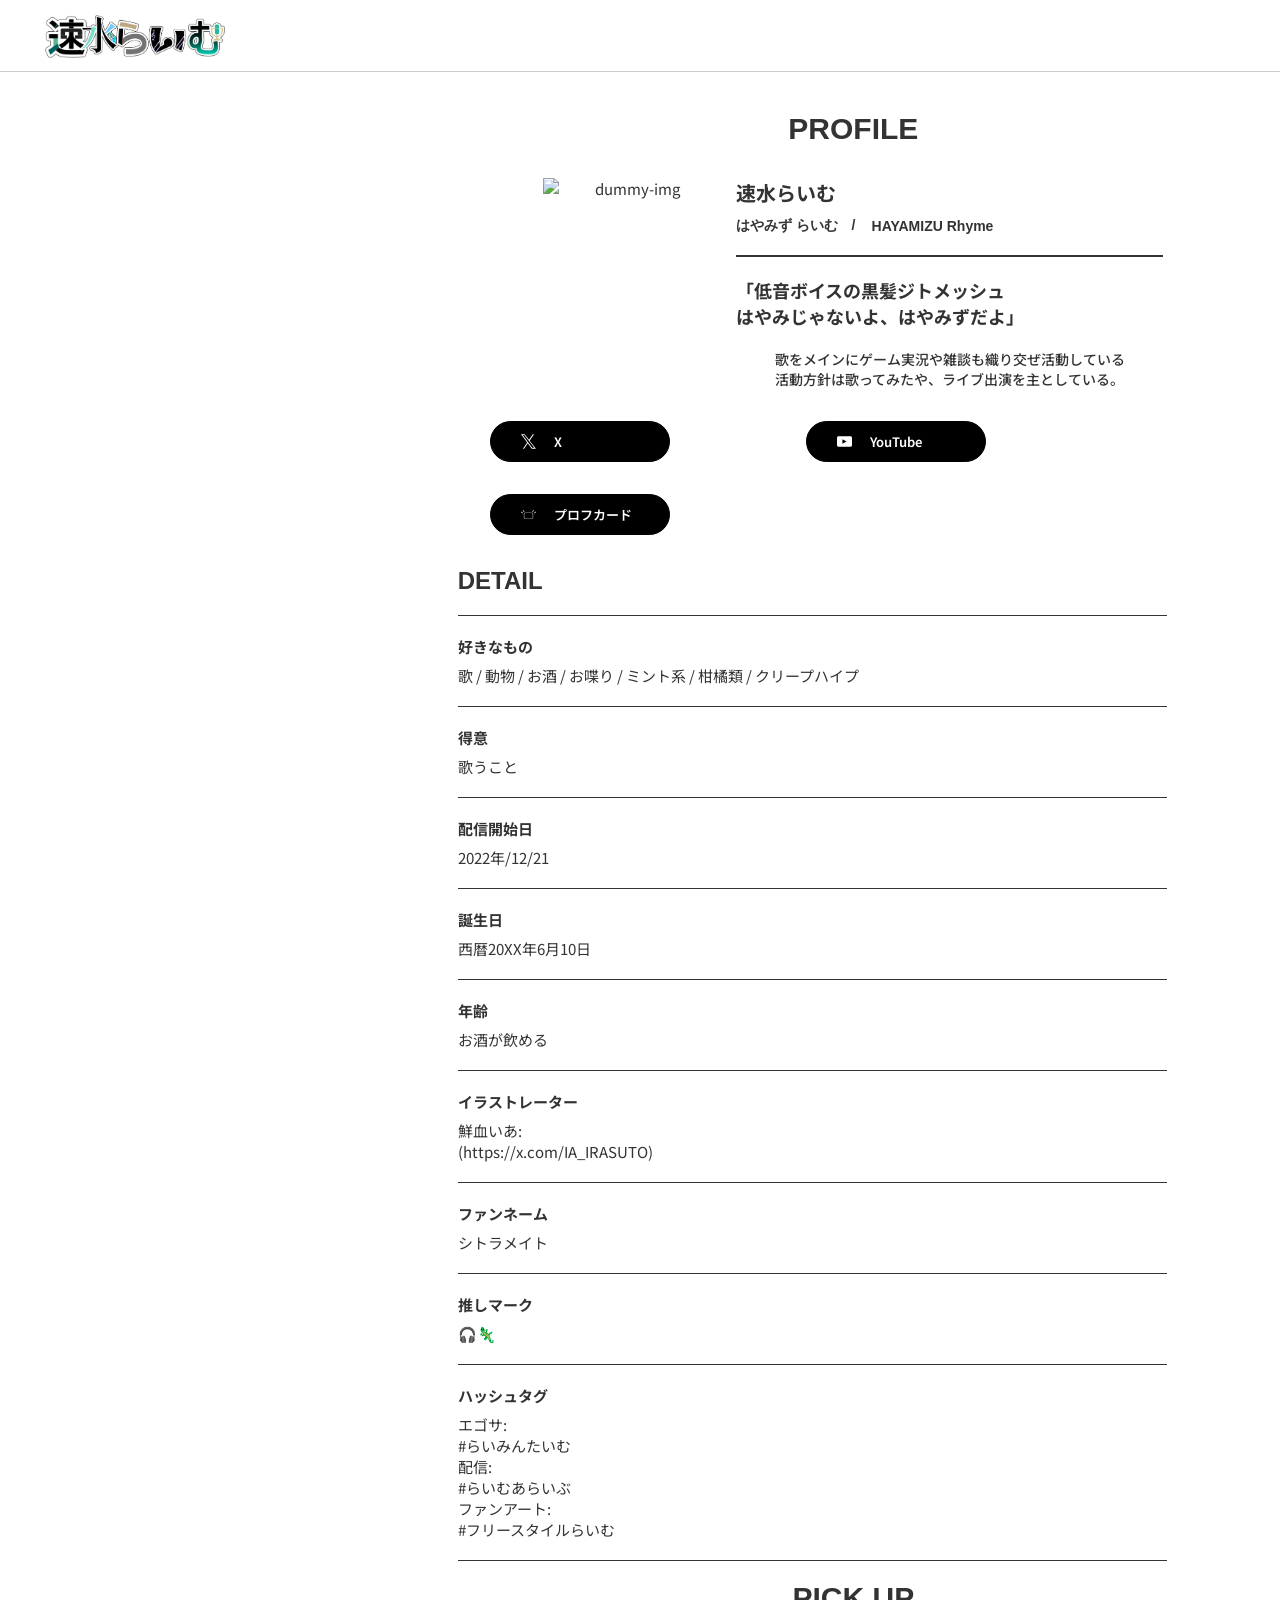
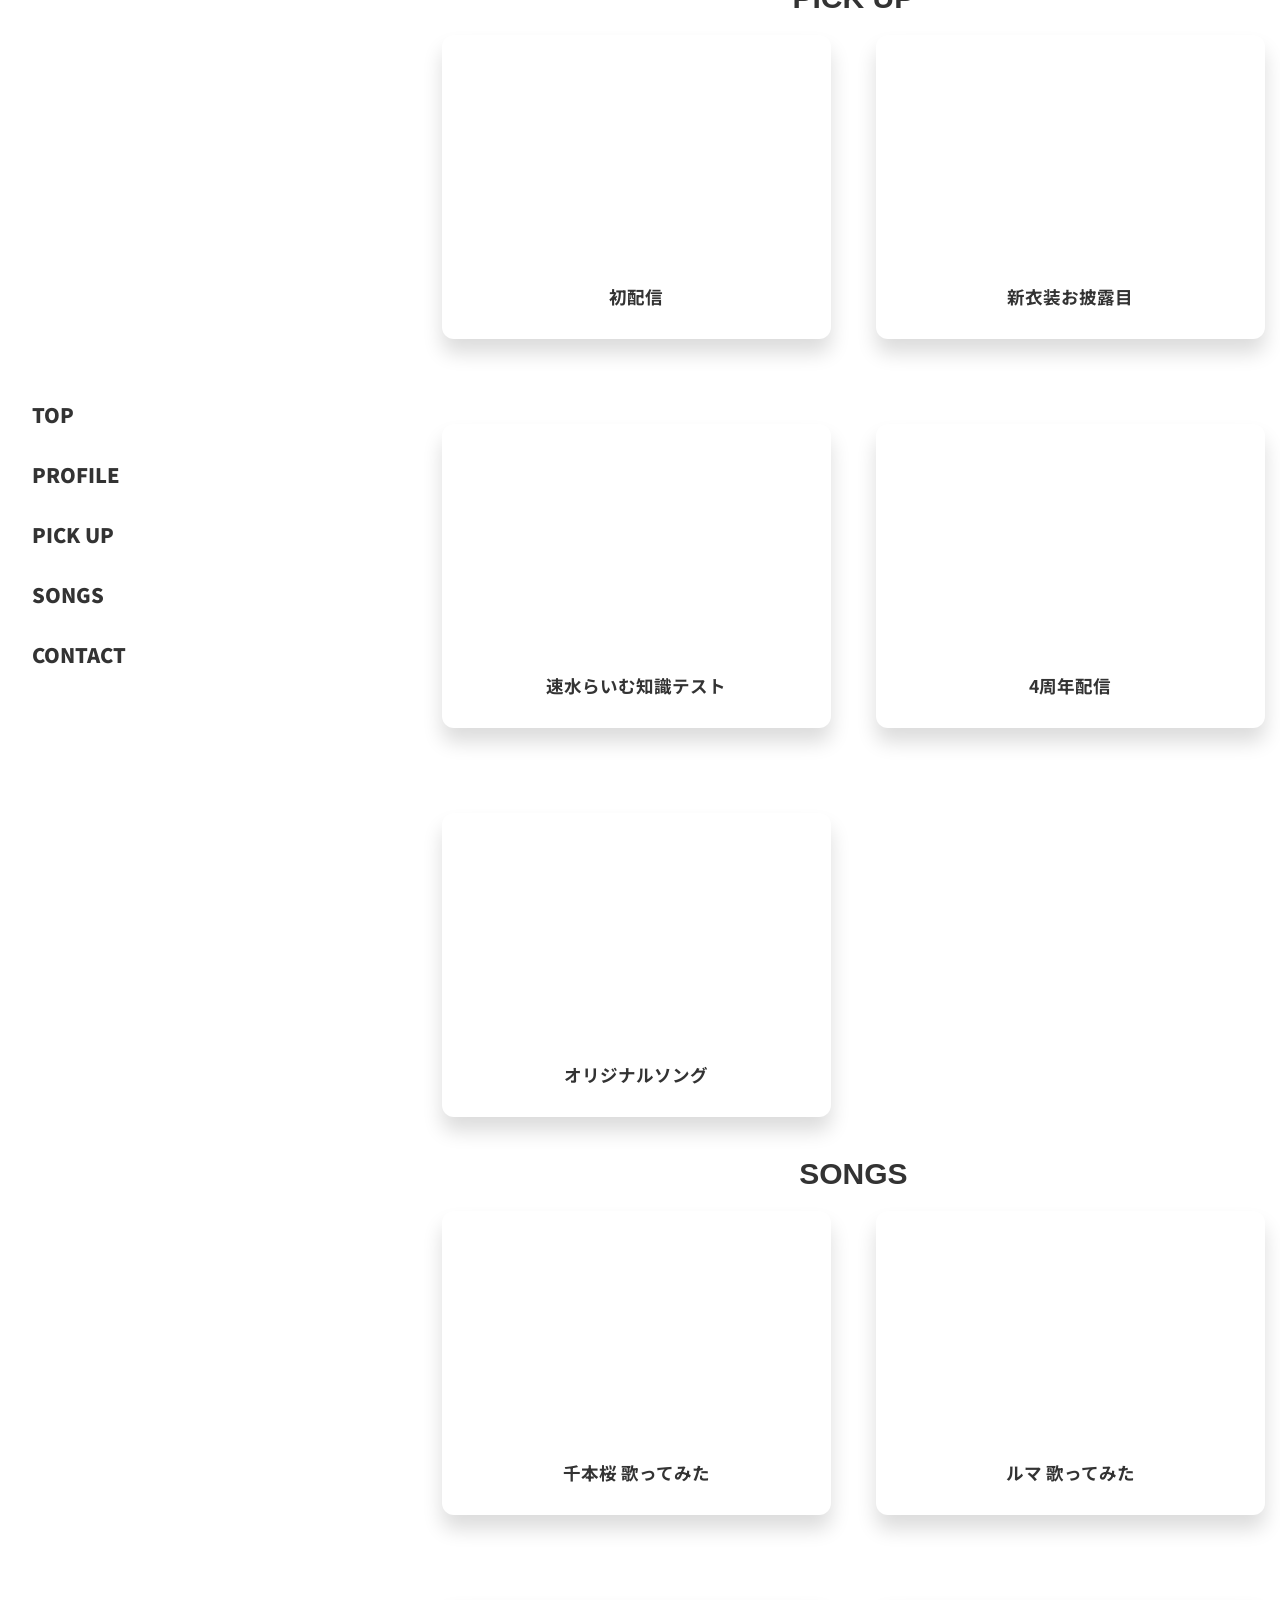
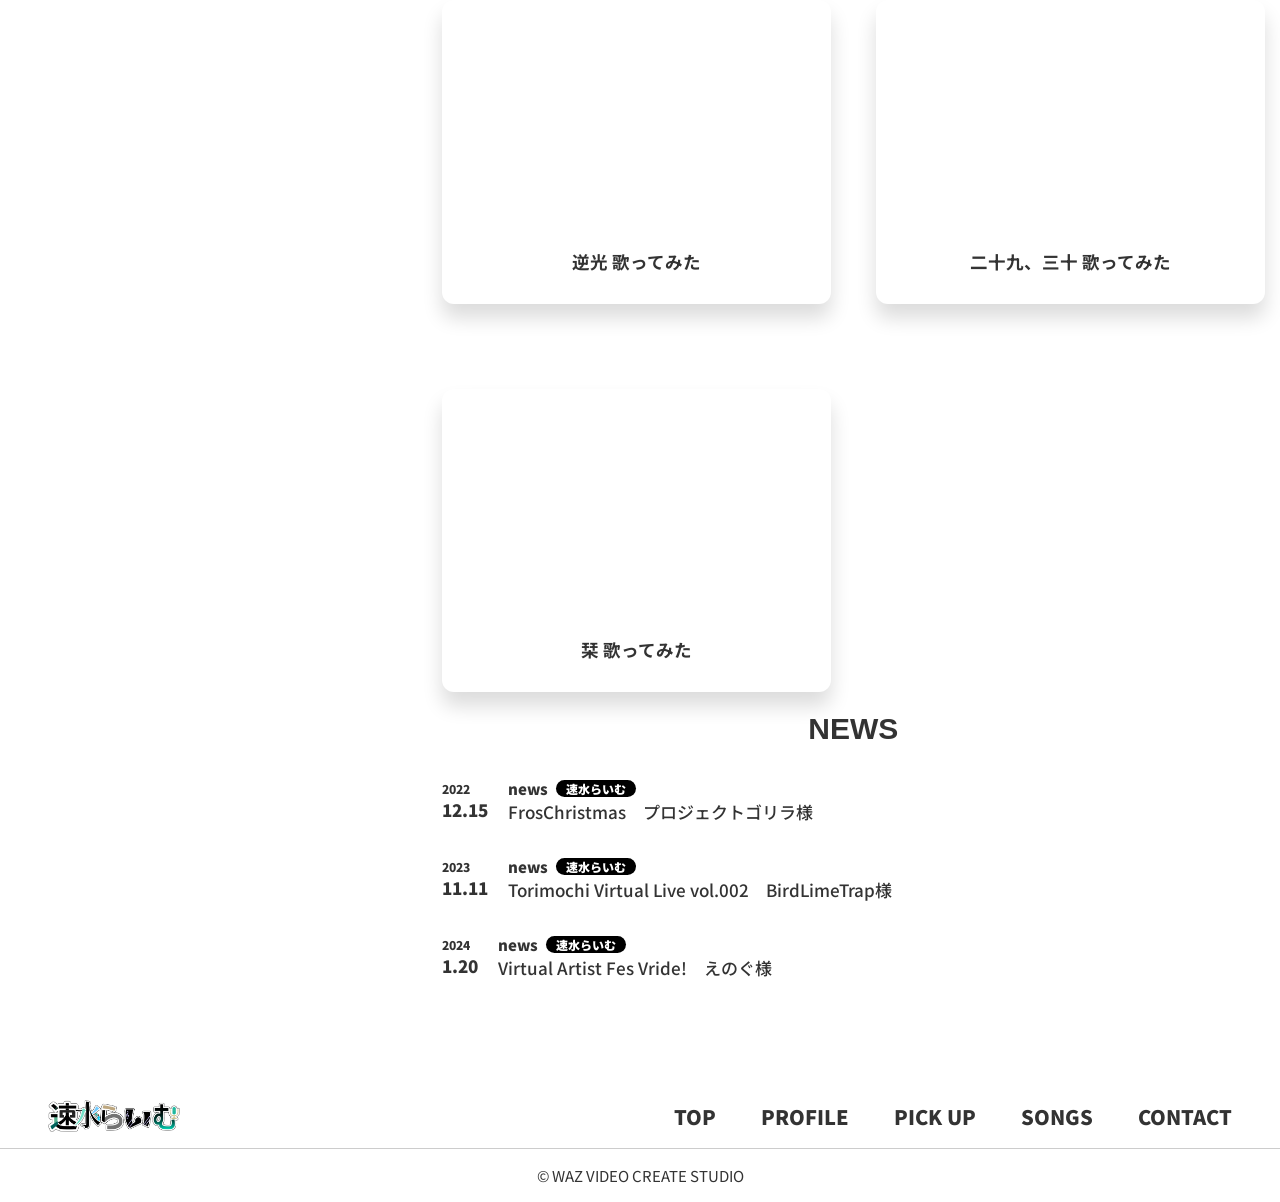
==== index.html @ 533ff87c "sidebar.html / footr.html / それぞれに対応するCSSファイルを作成 base.cssに:rootを作成 index.html / style.cssの使用を変更" ====
<!DOCTYPE html>
<html lang="ja">

<head>
    <meta charset="UTF-8">
    <meta name="viewport" content="width=device-width, initial-scale=1.0">
    <meta name="description" content="">
    <title>速水らいむ公式Webサイト</title>
    <link rel="icon" href="assets/images/favicon.png" type="image/svg">
    <link rel="preconnect" href="https://fonts.googleapis.com">
    <link rel="preconnect" href="https://fonts.gstatic.com" crossorigin>
    <link href="https://fonts.googleapis.com/css2?family=Noto+Sans+JP:wght@100..900&display=swap" rel="stylesheet">
    <link rel="stylesheet" href="assets/css/style.css">
</head>

<body class="fade">
    <header class="header">
        <a href="index.html">
            <img src="assets/images/hymz-logo.png" alt="速水らいむロゴ">
        </a>
    </header>
    <div class="container">
        
        <div id="sidebar"></div>

        <main class="content">
            <section id="profile">
                <article class="pr-container">
                    <h2 class="section-title">PROFILE</h2>
                    <figure class="pr-table">
                        <img src="https://dummyimage.com/250x400/000/fff" alt="dummy-img" class="character-img">
                        <figcaption class="pr-caption">
                            <div class="name-block">
                                <h3 class="pr-name">速水らいむ</h3>
                                <div class="parent-sub-name-block">
                                    <p>
                                        はやみず らいむ&emsp;/ 
                                    </p>
                                    <p>
                                        HAYAMIZU Rhyme
                                    </p>
                                </div>
                            </div>
                            <div class="section-border"></div>
                            <h4 class="catch">
                                「低音ボイスの黒髪ジトメッシュ<br>
                                はやみじゃないよ、はやみずだよ」
                            </h4>
                            <p class="pr-txt">
                                歌をメインにゲーム実況や雑談も織り交ぜ活動している<br>
                                活動方針は歌ってみたや、ライブ出演を主としている。

                            </p>
                        </figcaption>
                    </figure>
                </article>
                <div class="link-container">
                    <a href="https://x.com/rhyme_hymz" target="_blank" class="link-btn">
                        <img src="assets/images/x-logo.svg" alt="link-image" class="link-img">
                        <p class="link-txt">X</p>
                    </a>
                    <a href="https://www.youtube.com/channel/UCqtqQSIVlATQU1chHfEW3NQ" target="_blank" class="link-btn">
                        <img src="assets/images/yt-lg.svg" alt="link-image" class="link-img">
                        <p class="link-txt">YouTube</p>
                    </a>
                    <a href="https://profcard.info/u/1Qf9vjsGjEb5LbyWl0dJgzPO9xT2" target="_blank" class="link-btn">
                        <img src="assets/images//card-logo.svg" alt="link-image" class="link-img">
                        <p class="link-txt">プロフカード</p>
                    </a>
                </div>
                <section id="detail">
                    <div class="content-header">
                        <h3 class="content-title">DETAIL</h3>
                    </div>
                    <article class="content-container">
                        <ul class="content-list">
                            <li class="content-item">
                                <p class="content-txt">好きなもの</p>
                                <span>
                                    歌 / 動物 / お酒 / お喋り / ミント系 / 柑橘類 / クリープハイプ
                                </span>
                            </li>
                        </ul>
                        <ul class="content-list">
                            <li class="content-item">
                                <p class="content-txt">得意</p>
                                <span>
                                    歌うこと
                                </span>
                            </li>
                        </ul>
                        <ul class="content-list">
                            <li class="content-item">
                                <p class="content-txt">配信開始日</p>
                                <span>
                                    2022年/12/21
                                </span>
                            </li>
                        </ul>
                        <ul class="content-list">
                            <li class="content-item">
                                <p class="content-txt">誕生日</p>
                                <span>
                                    西暦20XX年6月10日
                                </span>
                            </li>
                        </ul>
                        <ul class="content-list">
                            <li class="content-item">
                                <p class="content-txt">年齢</p>
                                <span>
                                    お酒が飲める
                                </span>
                            </li>
                        </ul>
                        <ul class="content-list">
                            <li class="content-item">
                                <p class="content-txt">イラストレーター</p>
                                <span>
                                    鮮血いあ:<a href="https://x.com/IA_IRASUTO" target="_blank">(https://x.com/IA_IRASUTO)</a>
                                </span>
                            </li>
                        </ul>
                        <ul class="content-list">
                            <li class="content-item">
                                <p class="content-txt">ファンネーム</p>
                                <span>
                                    シトラメイト
                                </span>
                            </li>
                        </ul>
                        <ul class="content-list">
                            <li class="content-item">
                                <p class="content-txt">推しマーク</p>
                                <span>
                                    🎧🦎
                                </span>
                            </li>
                        </ul>
                        <div class="tags">
                            <p class="content-txt">ハッシュタグ</p>
                            <ul class="content-list-hash">
                                <li class="content-item-small">
                                    <p>エゴサ:
                                        <a href="https://x.com/search?q=%23%E3%82%89%E3%81%84%E3%81%BF%E3%82%93%E3%81%9F%E3%81%84%E3%82%80" target="_blank">#らいみんたいむ</a>
                                    </p>
                                </li>
                                <li class="content-item-small">
                                    <p>配信:
                                        <a href="https://x.com/search?q=%23%E3%82%89%E3%81%84%E3%82%80%E3%81%82%E3%82%89%E3%81%84%E3%81%B6" target="_blank">#らいむあらいぶ</a>
                                    </p>
                                </li>
                                <li class="content-item-small">
                                    <p>ファンアート:
                                        <a href="https://x.com/search?q=%23%E3%83%95%E3%83%AA%E3%83%BC%E3%82%B9%E3%82%BF%E3%82%A4%E3%83%AB%E3%82%89%E3%81%84%E3%82%80" target="_blank">#フリースタイルらいむ</a>
                                    </p>
                                </li>
                            </ul>
                        </div>
                    </article>
                </section>
            </section>
            
            <section id="pick-up">
                <h2 class="sectiontitle section-title-pad">PICK UP</h2>
                <div class="pick-grid">
                    <div class="grid-item">
                        <iframe width="1417" height="797" src="https://www.youtube.com/embed/qeGLzFVBiyI" title="【初配信/新人Vtuber】はやみじゃないよ、はやみずらいむだよ。【速水らいむ】" frameborder="0" allow="accelerometer; autoplay; clipboard-write; encrypted-media; gyroscope; picture-in-picture; web-share" referrerpolicy="strict-origin-when-cross-origin" allowfullscreen></iframe>
                        <h3 class="work-title">初配信</h3>
                    </div>
                    <div class="grid-item">
                        <iframe width="1417" height="797" src="https://www.youtube.com/embed/y3PJpV2Gxrw" title="【 #バースでらいむ2024 】誕生日記念！！超絶カワイイ新衣装お披露目会場はここだあああああああ！！！！！【 ＃速水らいむ 】" frameborder="0" allow="accelerometer; autoplay; clipboard-write; encrypted-media; gyroscope; picture-in-picture; web-share" referrerpolicy="strict-origin-when-cross-origin" allowfullscreen></iframe>
                        <h3 class="work-title">新衣装お披露目</h3>
                    </div>
                    <div class="grid-item">
                        <iframe width="1417" height="797" src="https://www.youtube.com/embed/8F78wf78HkI" title="【# Vtuber】２周年記念！みんなが速水のことどのくらい知ってるか、テストしてみました✎【 速水らいむ/ #生配信   】" frameborder="0" allow="accelerometer; autoplay; clipboard-write; encrypted-media; gyroscope; picture-in-picture; web-share" referrerpolicy="strict-origin-when-cross-origin" allowfullscreen></iframe>
                        <h3 class="work-title">速水らいむ知識テスト</h3>
                    </div>
                    <div class="grid-item">
                        <iframe width="1417" height="797" src="https://www.youtube.com/embed/-6Q8d4jE0_s" title="【４周年記念枠】え、もう５年目！？毎年わからなくなるからいっそのこと振り返ろう！【速水らいむ/  vtuber 】" frameborder="0" allow="accelerometer; autoplay; clipboard-write; encrypted-media; gyroscope; picture-in-picture; web-share" referrerpolicy="strict-origin-when-cross-origin" allowfullscreen></iframe>
                        <h3 class="work-title">4周年配信</h3>
                    </div>
                    <div class="grid-item">
                        <iframe width="1417" height="797" src="https://www.youtube.com/embed/OSll99fyHGA?list=PLFc8wS8veWRfxV2wGF9oj-5adBmqyo6Eb" title="【ORIGINAL SONG】RAINY/速水らいむ　【 #オリジナル曲  #vtuber #vsinger #速水らいむ 】" frameborder="0" allow="accelerometer; autoplay; clipboard-write; encrypted-media; gyroscope; picture-in-picture; web-share" referrerpolicy="strict-origin-when-cross-origin" allowfullscreen></iframe>
                        <h3 class="work-title">オリジナルソング</h3>
                    </div>
                </div>
            </section>

            <section id="songs">
                <h2 class="sectiontitle section-title-pad">SONGS</h2>
                <div class="arc-grid">
                    <div class="grid-item">
                        <iframe width="1417" height="797" src="https://www.youtube.com/embed/E7kcsmZOoZE" title="千本桜　 / 速水 らいむ Cover" frameborder="0" allow="accelerometer; autoplay; clipboard-write; encrypted-media; gyroscope; picture-in-picture; web-share" referrerpolicy="strict-origin-when-cross-origin" allowfullscreen></iframe>
                        <h3 class="work-title">千本桜 歌ってみた</h3>
                    </div>
                    <div class="grid-item">
                        <iframe width="1417" height="797" src="https://www.youtube.com/embed/1sAPhvvhgr0" title="ルマ　/　速水らいむ　cover" frameborder="0" allow="accelerometer; autoplay; clipboard-write; encrypted-media; gyroscope; picture-in-picture; web-share" referrerpolicy="strict-origin-when-cross-origin" allowfullscreen></iframe>
                        <h3 class="work-title">ルマ 歌ってみた</h3>
                    </div>
                    <div class="grid-item">
                        <iframe width="1417" height="797" src="https://www.youtube.com/embed/0Ms0_wElxtM" title="逆光　/　速水らいむ　Cover" frameborder="0" allow="accelerometer; autoplay; clipboard-write; encrypted-media; gyroscope; picture-in-picture; web-share" referrerpolicy="strict-origin-when-cross-origin" allowfullscreen></iframe>
                        <h3 class="work-title">逆光 歌ってみた</h3>
                    </div>
                    <div class="grid-item">
                        <iframe width="1417" height="797" src="https://www.youtube.com/embed/Lw0CpyVAR80" title="二十九、三十 /  速水らいむ cover" frameborder="0" allow="accelerometer; autoplay; clipboard-write; encrypted-media; gyroscope; picture-in-picture; web-share" referrerpolicy="strict-origin-when-cross-origin" allowfullscreen></iframe>
                        <h3 class="work-title">二十九、三十 歌ってみた</h3>
                    </div>
                    <div class="grid-item">
                        <iframe width="1417" height="797" src="https://www.youtube.com/embed/HHDuMfEfZ24" title="栞　/　速水らいむ　cover" frameborder="0" allow="accelerometer; autoplay; clipboard-write; encrypted-media; gyroscope; picture-in-picture; web-share" referrerpolicy="strict-origin-when-cross-origin" allowfullscreen></iframe>
                        <h3 class="work-title">栞 歌ってみた</h3>
                    </div>
                </div>
            </section>
            <section id="news">
                <h2 class="section-title">NEWS</h2>
                <div class="news-block">
                    <div class="news-flex">
                        <a href="https://t.livepocket.jp/e/h9m1j" class="news-link">
                            <div class="time-txt">
                                <p class="time-year">2022</p>
                                <time class="time-big" datetime="2022-12-15">12.15</time>
                            </div>
                            <div class="news-box">
                                <div class="person">
                                    <p class="news-point">news</p>
                                    <a href="https://t.livepocket.jp/e/h9m1j" class="link-txt-mini">速水らいむ</a>
                                </div>
                                <p class="news-txt">FrosChristmas&emsp;プロジェクトゴリラ様</p>
                            </div>
                        </a>
                    </div>
                    <div class="news-flex">
                        <a href="https://tiget.net/events/266871" class="news-link">
                            <div class="time-txt">
                                <p class="time-year">2023</p>
                                <time class="time-big" datetime="2023-11-11">11.11</time>
                            </div>
                            <div class="news-box">
                                <div class="person">
                                    <p class="news-point">news</p>
                                    <a href="https://tiget.net/events/266871" class="link-txt-mini">速水らいむ</a>
                                </div>
                                <p class="news-txt">Torimochi Virtual Live vol.002&emsp;BirdLimeTrap様</p>
                            </div>
                        </a>
                    </div>
                    <div class="news-flex">
                        <a href="https://www.real-virtual-live.com/vol6" class="news-link">
                            <div class="time-txt">
                                <p class="time-year">2024</p>
                                <time class="time-big" datetime="2024-1-20">1.20</time>
                            </div>
                            <div class="news-box">
                                <div class="person">
                                    <p class="news-point">news</p>
                                    <a href="https://www.real-virtual-live.com/vol6" class="link-txt-mini">速水らいむ</a>
                                </div>
                                <p class="news-txt">Virtual Artist Fes Vride!&emsp;えのぐ様</p>
                            </div>
                        </a>
                    </div>
                </div>
            </section>
        </main>
    </div>
    
    <div id="footer"></div>

    <script src="assets/js/index.js"></script>

</body>

</html>
---- assets/css/style.css ----
@charset "utf-8";

/* ================

    base style

================ */

@import url(base.css);
@import url(sidebar.css);
@import url(footer.css);


/* -----------------

header

------------------ */

.header {
    background-color: var(--bg-white);
    width: 100%;
    height: 72px;
    padding: 1em 0 1em 3em;
    margin: 0 auto;
    border-bottom: 1px solid rgba(0, 0, 0, .2);
    align-items: center;
    z-index: 400;
    position: fixed;
    top: 0;
    left: 0;
}

.header a {
    width: fit-content;
}

.header img {
    width: 180px;
    height: auto;
}

.container {
    display: flex;
    min-height: 100vh;
    position: relative;
}

/* ====================

    SECTION

==================== */

.container {
    display: flex;
    flex-direction: column;
    align-items: center;
    padding: 72px 0;
    width: 100%;
}

.content {
    display: flex;
    flex-direction: column;
    width: 100%;
    height: auto;
    padding: 0 1em;
    align-items: stretch;
}

.section-title {
    font-family: arial;
    font-size: 30px;
    font-weight: 900;
    margin: 0 auto;
}

.section-title-pad {
    margin: 0 auto;
    padding-top: 1.25rem;
    text-align: center;
    font-family: Arial;
    font-weight: 900;
    font-size: 30px;
}

@media screen and (min-width:865px) {

    .container {
        display: grid;
        grid-template-columns: 1fr 2fr;
    }

    .content {
        display: flex;
        flex-direction: column;
        width: 100%;
        height: auto;
        margin-top: 40px;
        padding: 0 1em;
        align-items: stretch;
    }

}

/* --------------

    PROFILE

--------------- */

.pr-container {
    display: flex;
    flex-direction: column;
    text-align: center;
    margin: 0 auto;
    width: 100%;
}

.section-title {
    text-align: center;
    margin: 0 auto 2rem;
}

.pr-table {
    display: flex;
    flex-direction: column;
    margin: 0 auto;
}

.character-img {
    width: 250px;
    height: auto;
    margin: 0 auto;
}

.pr-caption {
    width: 100%;
}

.name-block {
    text-align: left;
    margin: 1.25rem auto;
    width: fit-content;
}

.pr-name {
    text-align: left;
    display: inline-block;
    font-size: 20px;
}

.parent-sub-name-block {
    display: flex;
    gap: 1rem;
    width: fit-content;
    align-items: center;
}

.parent-sub-name-block p {
    width: fit-content;
    white-space: nowrap;
    font-size: 14px;
    font-weight: 700;
    font-family: arial;
}


@media screen and (max-width:350px) {

    .name-block {
        margin: 2rem auto;
    }

    .parent-sub-name-block {
        display: block;
    }
}

.parent-sub-name-block p {
    font-weight: 600;
    width: fit-content;
    white-space: nowrap;
}

.section-border {
    display: block;
    border-bottom: 2px solid #333;
    margin-bottom: 1.25rem;
}

.catch {
    text-align: left;
    width: fit-content;
    margin: 0 auto 2em;
    font-size: 18px;
    font-weight: 700;
}

.pr-txt {
    white-space: wrap;
    font-size: 14px;
    font-weight: 500;
}


.link-container {
    display: grid;
    grid-template-columns: repeat(auto-fit, minmax(180px, 1fr));
    justify-content: center;
    gap: 2rem 2.4rem;
    width: 80%;
    max-width: 700px;
    margin: 2rem auto 0;
    padding: 0 2rem 0 ;
}

.link-btn {
    background-color: var(--bg-black);
    display: flex;
    flex-direction: row;
    text-decoration: none;
    align-items: center;
    width: 180px;
    gap: 1.2em;
    padding: 10px 30px;
    border-radius: 50px;
    transition: background-color .4s ease;
    text-align: center;
    position: relative;
    overflow: hidden;
    z-index: 0;
    color: var(--sub-color);
    border: 1px solid var(--border-black);
    z-index: 1;
}

.link-btn::after {
    content: "";
    position: absolute;
    inset: 0;
    background-color: var(--bg-white);
    transform: scaleX(0);
    transform-origin: left;
    transition: transform .4s ease;
}

.link-btn:hover::after {
    transform: scaleX(1);
    transform-origin: left;
}

.link-btn:not(:hover)::after {
    transform: scaleX(0);
    transform-origin: right;
}

.link-img {
    display: block;
    width: 15px;
    height: 15px;
    z-index: 2;
}

.link-btn:hover .link-img {
    filter: brightness(1) invert(1);
}

.link-txt {
    font-size: 13px;
    font-weight: 600;
    z-index: 10;
}

.link-btn:hover .link-txt {
    color: var(--text-color);
}

/* ---------------

    DETAIL

---------------- */

.content-header {
    width: 100%;
    margin: 2rem auto 0;
    padding: 0 1rem;
    text-align: left;
}

.content-title {
    padding-bottom: 1.25rem;
    font-family: arial;
    font-size: 1.5rem;
    font-weight: 900;
    border-bottom: 1px solid var(--border-color);
}

.content-container {
    margin: 0 auto 0;
    padding: 0 1rem;
}

.content-txt {
    font-weight: 700;
    margin-bottom: .5rem;
}

.tags {
    width: 100%;
    display: flex;
    flex-direction: column;
    margin: 0;
    padding: 0;
}

.content-list {
    list-style: none;
    margin: 1.25rem 0;
    border-bottom: 1px solid var(--border-color);
    padding-bottom: 1.25rem;
}

.content-item span a {
    width: fit-content;
    position: relative;
}

.content-item span a::after {
    background-color: currentColor;
    position: absolute;
    content: "";
    left: 0;
    bottom: -2px;
    width: 100%;
    height: 1px;
    transform: scaleX(0);
    transform-origin: right;
    transition: transform .3s ease;
}

.content-list span a:hover::after {
    transform: scaleX(1);
    transform-origin: left;
}

.content-list p {
    list-style: none;
}

.content-item-small {
    display: flex;
    align-items: center;
}

.content-item-small:last-child {
    padding-bottom: 1.25rem;
    border-bottom: 1px solid var(--border-color);
}

.content-item-small p {
    width: 100%;
}

.content-item-small a {
    width: fit-content;
    position: relative;
}

.content-item-small a::after {
    background-color: currentColor;
    position: absolute;
    content: "";
    left: 0;
    bottom: -2px;
    width: 100%;
    height: 1px;
    transform: scaleX(0);
    transform-origin: right;
    transition: transform .3s ease;
}

.content-item-small a:hover::after {
    transform: scaleX(1);
    transform-origin: left;
}

@media screen and (min-width:865px) {

    /* --------------

        PROFILE

    --------------- */

    .pr-container {
        display: flex;
        flex-direction: column;
        text-align: center;
        margin: 0 auto;
        padding: 0 1rem;
        width: fit-content;
    }

    .section-title {
        text-align: center;
        margin: 0 auto 2rem;
    }

    .pr-caption {
        margin-left: 1.25rem;
    }

    .name-block {
        text-align: left;
        margin: 0 0 1.25rem;
        width: fit-content;
    }

    .catch {
        text-align: left;
        width: fit-content;
        margin: 0 0 1.25rem;
        font-size: 18px;
        font-weight: 700;
    }

    .pr-table {
        display: flex;
        flex-direction: row;
        margin: 0 auto;
    }

    .character-img {
        display: block;
        width: 250px;
        height: auto;
        margin: 0 auto;
    }

    .pr-caption {
        width: 100%;
    }

    .parent-sub-name-block {
        display: flex;
        gap: 1rem;
        width: fit-content;
        margin-top: 10px;
    }

    .pr-name {
        text-align: left;
        display: inline-block;
    }

    .section-border {
        display: block;
        border-bottom: 2px solid #333;
        margin-bottom: 1.25rem;
        width: 100%;
    }

    .pr-txt {
        white-space: wrap;
        font-size: 14px;
        font-weight: 500;
    }

    .link-container {
        margin: 2rem 0 0 1rem;
    }

    #detail {
        width: 90%;
    }

    iframe {
        border: none;
    }

}

/* -----------------------

    PICK UP & ARCHIVE

------------------------ */

.pick-grid,
.arc-grid {
    display: grid;
    grid-template-columns: repeat(auto-fit, minmax(280px,1fr));
    gap: 1.2em;
    align-items: stretch;
}

.grid-item {
    background-color: #fff;
    display: flex;
    flex-direction: column;
    margin: 20px auto;
    padding: 20px 0;
    width: 100%;
    height: auto;
    border-radius: 12px;
    box-shadow: 0 14px 20px rgba(0, 0, 0, .14);
}

iframe {
    width: 100%;
    height: auto;
    aspect-ratio: 16 / 9;
    border: none;
}

.work-title {
    margin: 10px auto;
    text-align: center;
}

/* ------------------

    NEWS

------------------- */

.news-flex  {
    display: flex;
    flex-direction: row;
    text-decoration: none;
    color: var(--text-color);
    align-items: center;
    justify-content: center;
    margin: 0;
    padding-bottom: 2rem;
    text-align: left;
}

.news-flex:last-child {
    padding-bottom: 0;
}

.news-link {
    display: block;
    text-decoration: none;
    color: var(--text-color);
}

.time-txt {
    padding-right: 1.3rem;
}

.time-year {
    font-size: 12px;
}

.time-year,
time {
    font-weight: 900;
}

time {
    font-size: 17px;
}

.news-box {
    display: block;
}

.person {
    display: flex;
    flex-direction: row;
    align-items: center;
    gap: .5em;
}

.news-point {
    font-weight: 900;
}

.link-txt-mini {
    display: block;
    text-decoration: none;
    color: var(--sub-color);
    background: #000;
    padding: 0 10px;
    font-size: 12px;
    font-weight: 900;
    align-items: center;
    border-radius: 50px;
}

.news-txt {
    font-weight: 500;
    font-size: 14px;
}

.time-small {
    display: none;
}

@media screen and (min-width:865px) {

    .pick-grid,
    .arc-grid {
        display: grid;
        grid-template-columns: repeat(auto-fit, minmax(280px,1fr));
        gap: 3em;
        align-items: stretch;
    }

    .news-flex {
        justify-content: start;
    }

    .news-txt {
        font-size: 17px;
    }

}
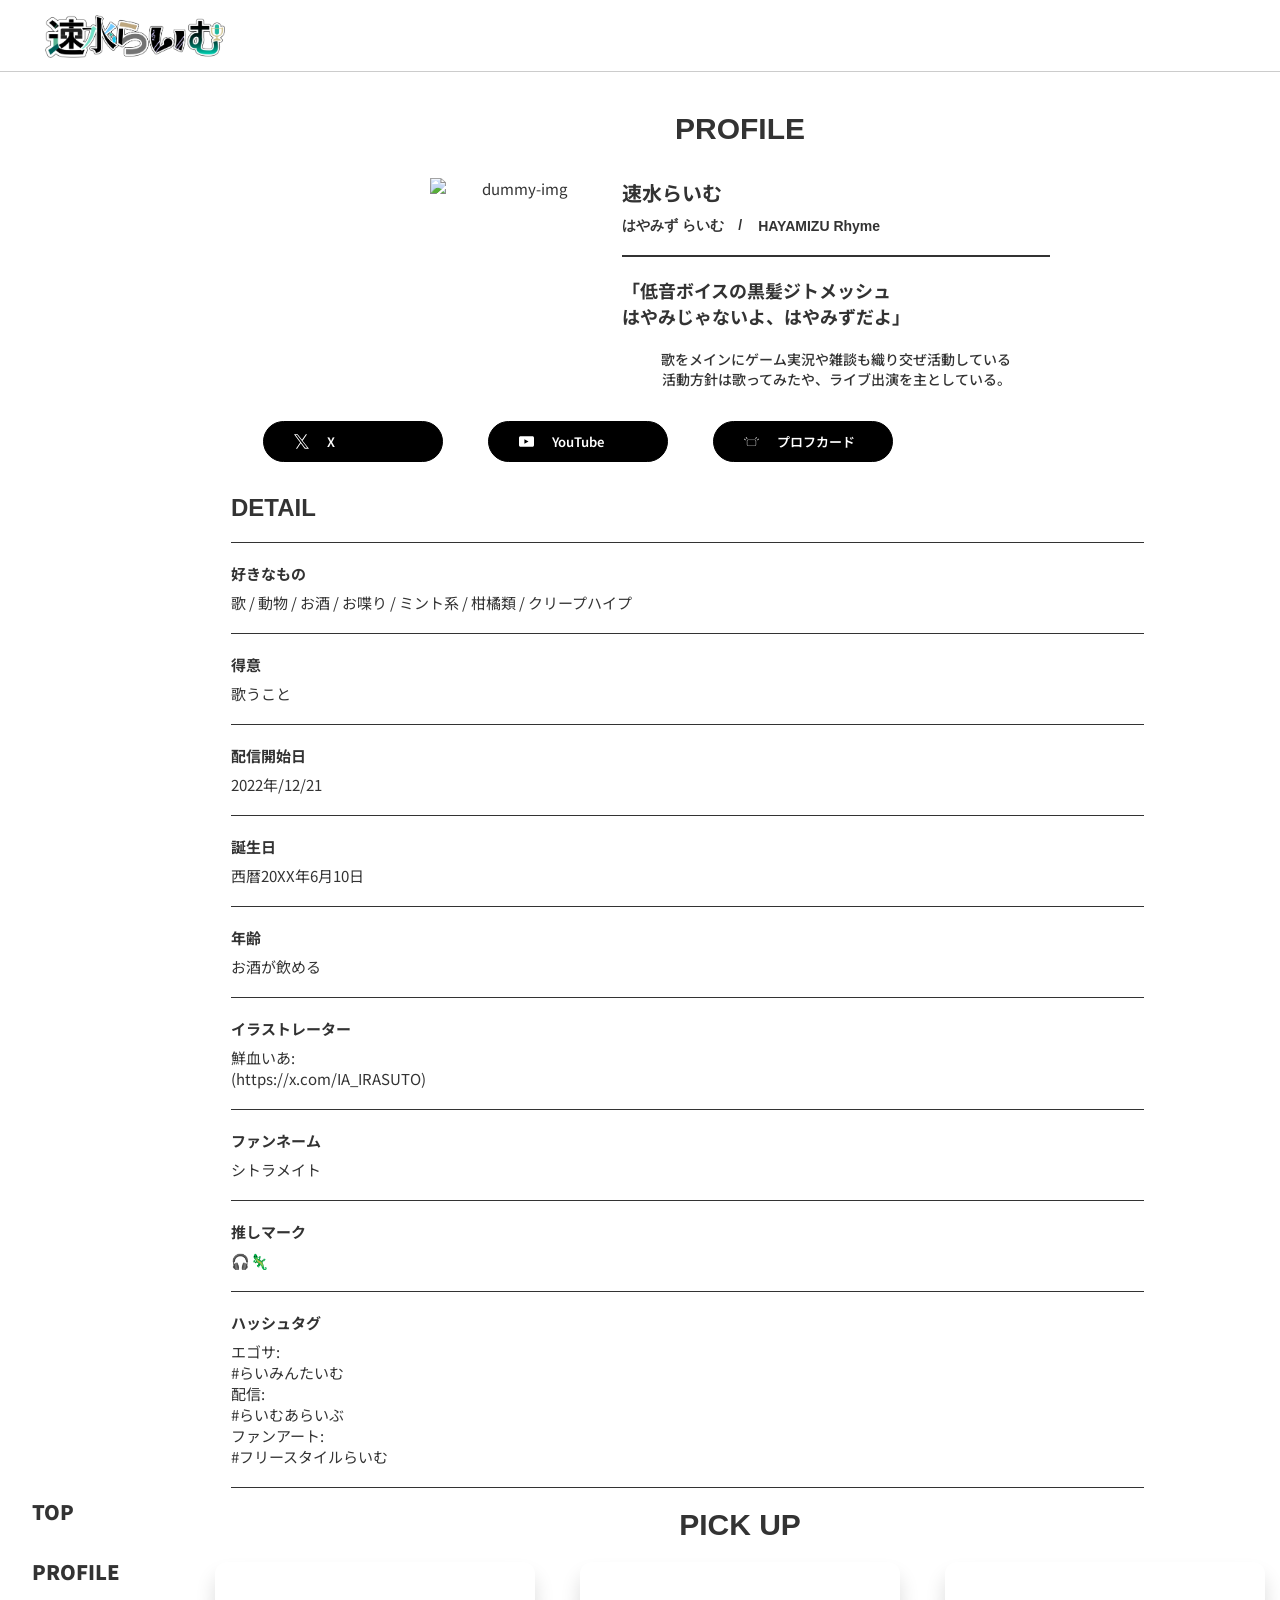
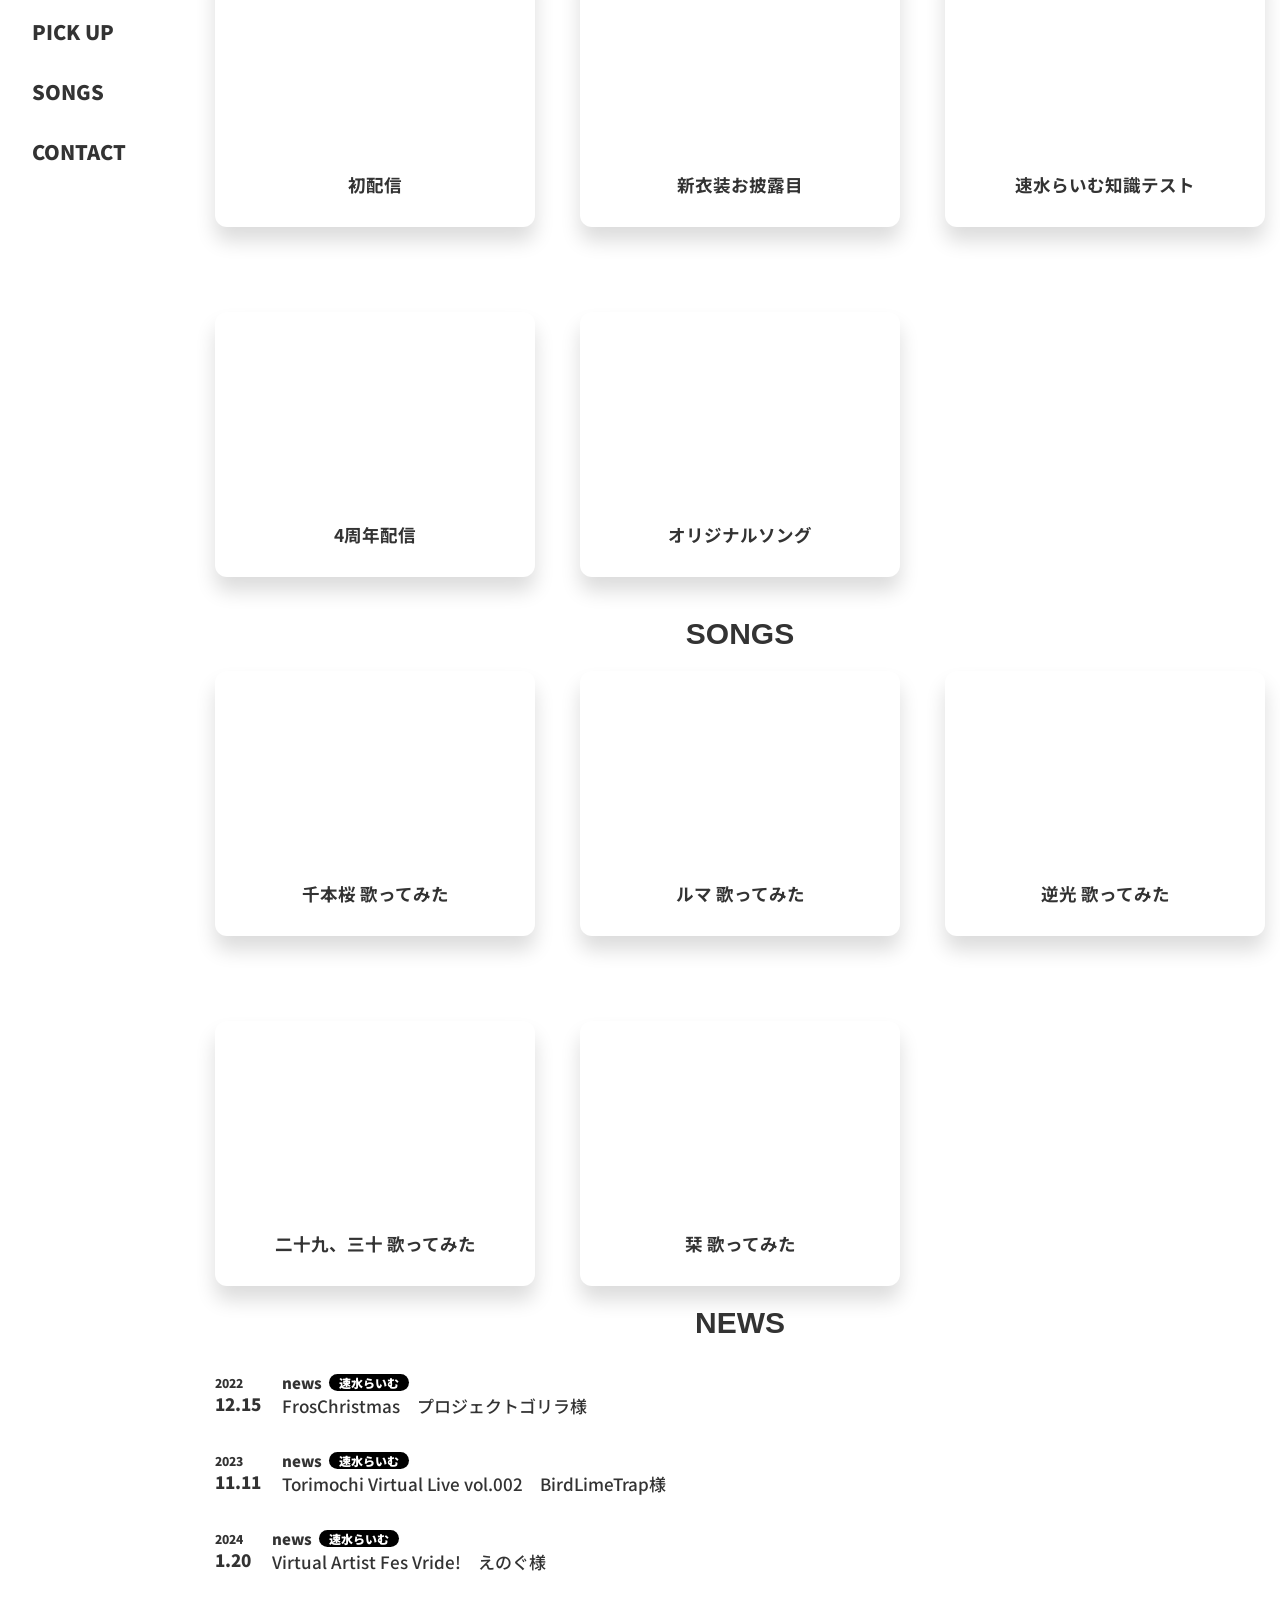
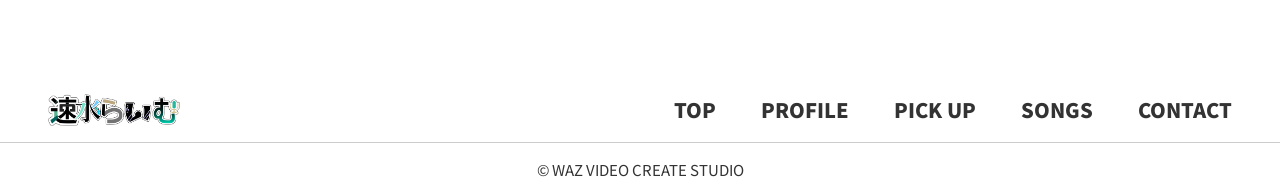
==== commit 8b6c3963: "細部を調整" ====
--- a/index.html
+++ b/index.html
@@ -34,7 +34,7 @@
                                 <h3 class="pr-name">速水らいむ</h3>
                                 <div class="parent-sub-name-block">
                                     <p>
-                                        はやみず らいむ&emsp;/ 
+                                        はやみず&nbsp;らいむ&emsp;/ 
                                     </p>
                                     <p>
                                         HAYAMIZU Rhyme
--- a/assets/css/style.css
+++ b/assets/css/style.css
@@ -85,11 +85,11 @@
     font-size: 30px;
 }
 
-@media screen and (min-width:865px) {
+@media screen and (min-width:768px) {
 
     .container {
         display: grid;
-        grid-template-columns: 1fr 2fr;
+        grid-template-columns: 200px 2fr;
     }
 
     .content {
@@ -207,7 +207,7 @@
 
 .link-container {
     display: grid;
-    grid-template-columns: repeat(auto-fit, minmax(180px, 1fr));
+    grid-template-columns: repeat(auto-fit, minmax(150px, 1fr));
     justify-content: center;
     gap: 2rem 2.4rem;
     width: 80%;
@@ -387,7 +387,7 @@
     transform-origin: left;
 }
 
-@media screen and (min-width:865px) {
+@media screen and (min-width:768px) {
 
     /* --------------
 
@@ -602,7 +602,7 @@
     display: none;
 }
 
-@media screen and (min-width:865px) {
+@media screen and (min-width:768px) {
 
     .pick-grid,
     .arc-grid {
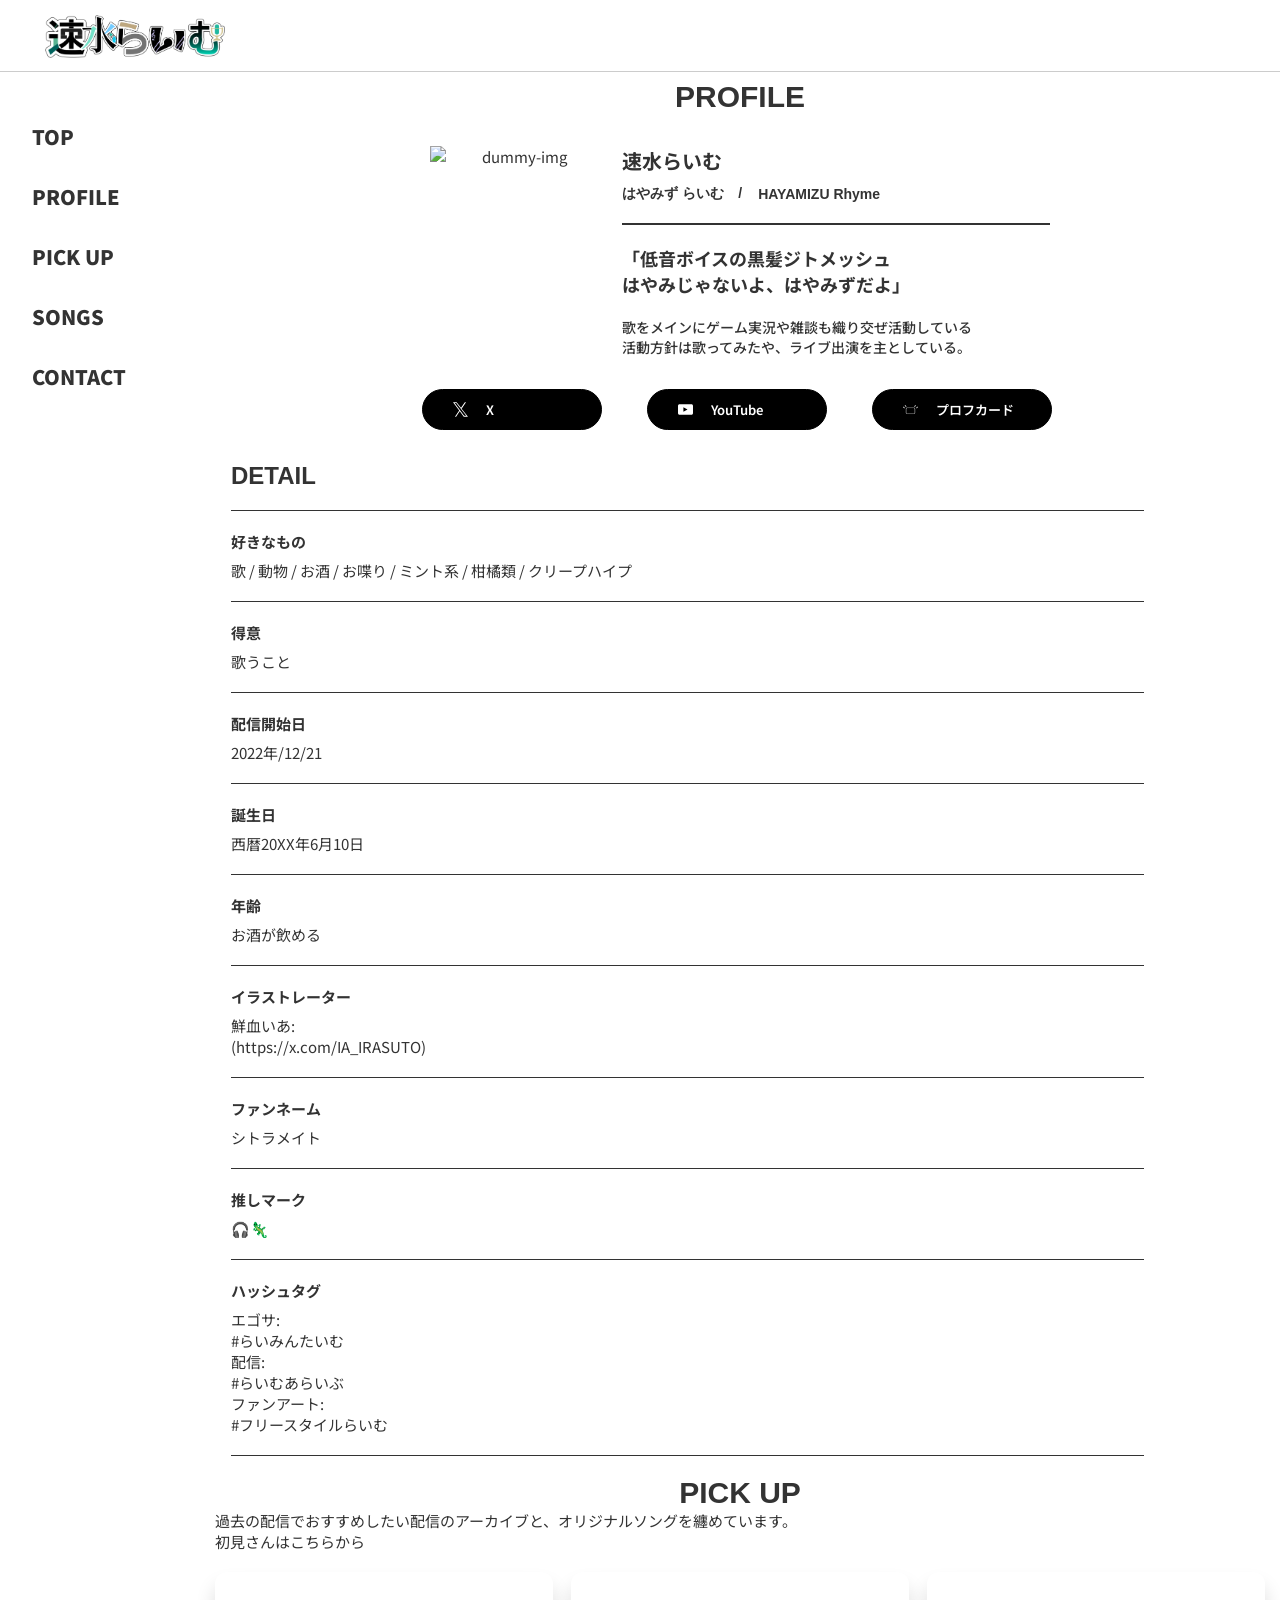
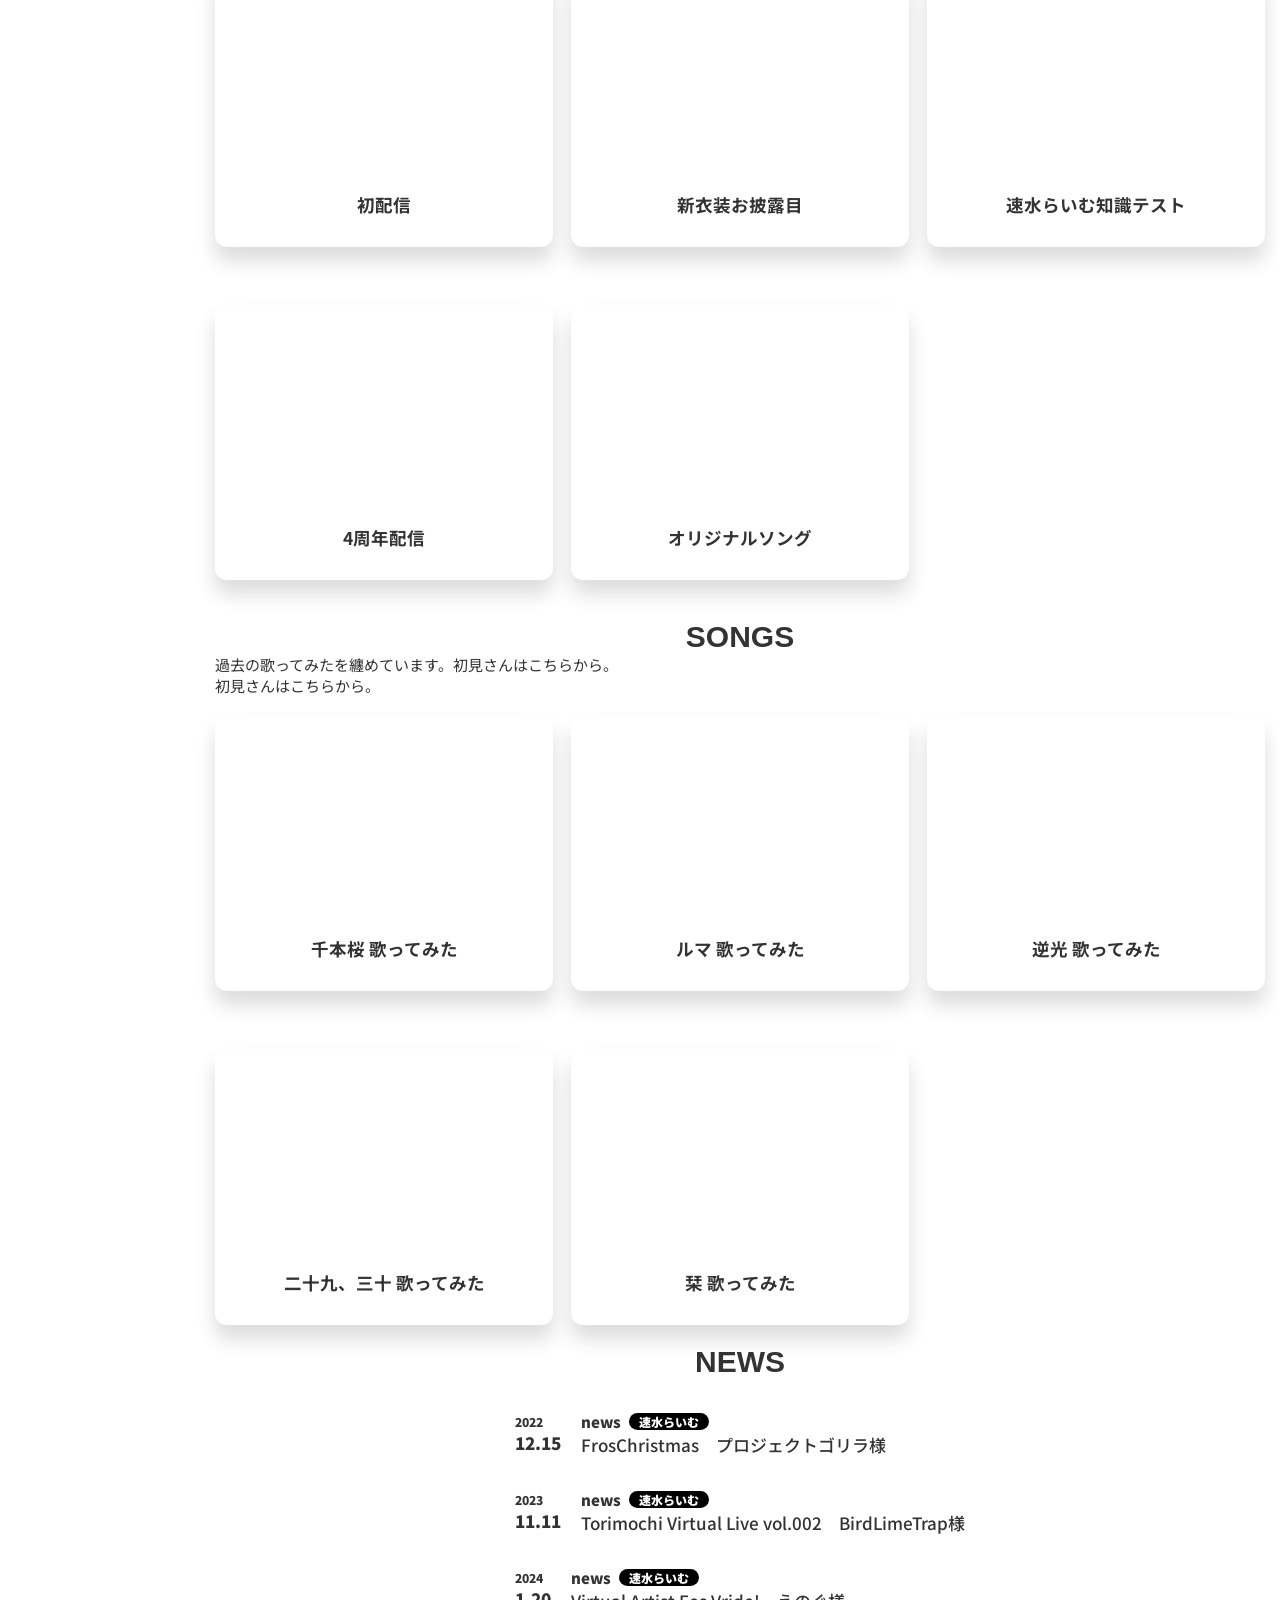
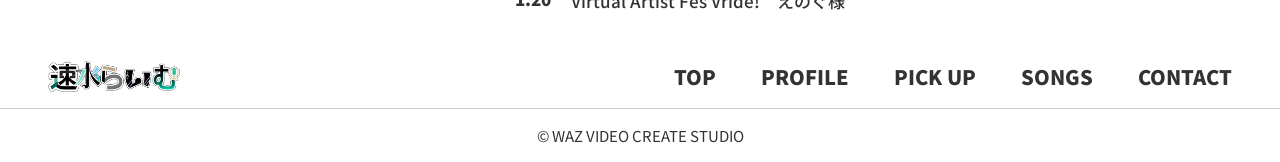
==== commit 8c41b3aa: ".pick-txt-block / .pick-para を追加し、pick-paraに簡単な説明を追加" ====
--- a/index.html
+++ b/index.html
@@ -5,7 +5,7 @@
     <meta charset="UTF-8">
     <meta name="viewport" content="width=device-width, initial-scale=1.0">
     <meta name="description" content="">
-    <title>速水らいむ公式Webサイト</title>
+    <title>速水らいむ非公式Wiki</title>
     <link rel="icon" href="assets/images/favicon.png" type="image/svg">
     <link rel="preconnect" href="https://fonts.googleapis.com">
     <link rel="preconnect" href="https://fonts.gstatic.com" crossorigin>
@@ -20,7 +20,7 @@
         </a>
     </header>
     <div class="container">
-        
+
         <div id="sidebar"></div>
 
         <main class="content">
@@ -34,7 +34,7 @@
                                 <h3 class="pr-name">速水らいむ</h3>
                                 <div class="parent-sub-name-block">
                                     <p>
-                                        はやみず&nbsp;らいむ&emsp;/ 
+                                        はやみず&nbsp;らいむ&emsp;/
                                     </p>
                                     <p>
                                         HAYAMIZU Rhyme
@@ -117,7 +117,8 @@
                             <li class="content-item">
                                 <p class="content-txt">イラストレーター</p>
                                 <span>
-                                    鮮血いあ:<a href="https://x.com/IA_IRASUTO" target="_blank">(https://x.com/IA_IRASUTO)</a>
+                                    鮮血いあ:<a href="https://x.com/IA_IRASUTO"
+                                        target="_blank">(https://x.com/IA_IRASUTO)</a>
                                 </span>
                             </li>
                         </ul>
@@ -142,17 +143,20 @@
                             <ul class="content-list-hash">
                                 <li class="content-item-small">
                                     <p>エゴサ:
-                                        <a href="https://x.com/search?q=%23%E3%82%89%E3%81%84%E3%81%BF%E3%82%93%E3%81%9F%E3%81%84%E3%82%80" target="_blank">#らいみんたいむ</a>
+                                        <a href="https://x.com/search?q=%23%E3%82%89%E3%81%84%E3%81%BF%E3%82%93%E3%81%9F%E3%81%84%E3%82%80"
+                                            target="_blank">#らいみんたいむ</a>
                                     </p>
                                 </li>
                                 <li class="content-item-small">
                                     <p>配信:
-                                        <a href="https://x.com/search?q=%23%E3%82%89%E3%81%84%E3%82%80%E3%81%82%E3%82%89%E3%81%84%E3%81%B6" target="_blank">#らいむあらいぶ</a>
+                                        <a href="https://x.com/search?q=%23%E3%82%89%E3%81%84%E3%82%80%E3%81%82%E3%82%89%E3%81%84%E3%81%B6"
+                                            target="_blank">#らいむあらいぶ</a>
                                     </p>
                                 </li>
                                 <li class="content-item-small">
                                     <p>ファンアート:
-                                        <a href="https://x.com/search?q=%23%E3%83%95%E3%83%AA%E3%83%BC%E3%82%B9%E3%82%BF%E3%82%A4%E3%83%AB%E3%82%89%E3%81%84%E3%82%80" target="_blank">#フリースタイルらいむ</a>
+                                        <a href="https://x.com/search?q=%23%E3%83%95%E3%83%AA%E3%83%BC%E3%82%B9%E3%82%BF%E3%82%A4%E3%83%AB%E3%82%89%E3%81%84%E3%82%80"
+                                            target="_blank">#フリースタイルらいむ</a>
                                     </p>
                                 </li>
                             </ul>
@@ -160,28 +164,52 @@
                     </article>
                 </section>
             </section>
-            
+
             <section id="pick-up">
                 <h2 class="sectiontitle section-title-pad">PICK UP</h2>
+                <div class="pick-txt-block">
+                    <p class="pick-para">
+                        過去の配信でおすすめしたい配信のアーカイブと、オリジナルソングを纏めています。
+                    </p>
+                    <p class="pick-para">
+                        初見さんはこちらから
+                    </p>
+                </div>
                 <div class="pick-grid">
                     <div class="grid-item">
-                        <iframe width="1417" height="797" src="https://www.youtube.com/embed/qeGLzFVBiyI" title="【初配信/新人Vtuber】はやみじゃないよ、はやみずらいむだよ。【速水らいむ】" frameborder="0" allow="accelerometer; autoplay; clipboard-write; encrypted-media; gyroscope; picture-in-picture; web-share" referrerpolicy="strict-origin-when-cross-origin" allowfullscreen></iframe>
+                        <iframe width="1417" height="797" src="https://www.youtube.com/embed/qeGLzFVBiyI"
+                            title="【初配信/新人Vtuber】はやみじゃないよ、はやみずらいむだよ。【速水らいむ】" frameborder="0"
+                            allow="accelerometer; autoplay; clipboard-write; encrypted-media; gyroscope; picture-in-picture; web-share"
+                            referrerpolicy="strict-origin-when-cross-origin" allowfullscreen></iframe>
                         <h3 class="work-title">初配信</h3>
                     </div>
                     <div class="grid-item">
-                        <iframe width="1417" height="797" src="https://www.youtube.com/embed/y3PJpV2Gxrw" title="【 #バースでらいむ2024 】誕生日記念！！超絶カワイイ新衣装お披露目会場はここだあああああああ！！！！！【 ＃速水らいむ 】" frameborder="0" allow="accelerometer; autoplay; clipboard-write; encrypted-media; gyroscope; picture-in-picture; web-share" referrerpolicy="strict-origin-when-cross-origin" allowfullscreen></iframe>
+                        <iframe width="1417" height="797" src="https://www.youtube.com/embed/y3PJpV2Gxrw"
+                            title="【 #バースでらいむ2024 】誕生日記念！！超絶カワイイ新衣装お披露目会場はここだあああああああ！！！！！【 ＃速水らいむ 】" frameborder="0"
+                            allow="accelerometer; autoplay; clipboard-write; encrypted-media; gyroscope; picture-in-picture; web-share"
+                            referrerpolicy="strict-origin-when-cross-origin" allowfullscreen></iframe>
                         <h3 class="work-title">新衣装お披露目</h3>
                     </div>
                     <div class="grid-item">
-                        <iframe width="1417" height="797" src="https://www.youtube.com/embed/8F78wf78HkI" title="【# Vtuber】２周年記念！みんなが速水のことどのくらい知ってるか、テストしてみました✎【 速水らいむ/ #生配信   】" frameborder="0" allow="accelerometer; autoplay; clipboard-write; encrypted-media; gyroscope; picture-in-picture; web-share" referrerpolicy="strict-origin-when-cross-origin" allowfullscreen></iframe>
+                        <iframe width="1417" height="797" src="https://www.youtube.com/embed/8F78wf78HkI"
+                            title="【# Vtuber】２周年記念！みんなが速水のことどのくらい知ってるか、テストしてみました✎【 速水らいむ/ #生配信   】" frameborder="0"
+                            allow="accelerometer; autoplay; clipboard-write; encrypted-media; gyroscope; picture-in-picture; web-share"
+                            referrerpolicy="strict-origin-when-cross-origin" allowfullscreen></iframe>
                         <h3 class="work-title">速水らいむ知識テスト</h3>
                     </div>
                     <div class="grid-item">
-                        <iframe width="1417" height="797" src="https://www.youtube.com/embed/-6Q8d4jE0_s" title="【４周年記念枠】え、もう５年目！？毎年わからなくなるからいっそのこと振り返ろう！【速水らいむ/  vtuber 】" frameborder="0" allow="accelerometer; autoplay; clipboard-write; encrypted-media; gyroscope; picture-in-picture; web-share" referrerpolicy="strict-origin-when-cross-origin" allowfullscreen></iframe>
+                        <iframe width="1417" height="797" src="https://www.youtube.com/embed/-6Q8d4jE0_s"
+                            title="【４周年記念枠】え、もう５年目！？毎年わからなくなるからいっそのこと振り返ろう！【速水らいむ/  vtuber 】" frameborder="0"
+                            allow="accelerometer; autoplay; clipboard-write; encrypted-media; gyroscope; picture-in-picture; web-share"
+                            referrerpolicy="strict-origin-when-cross-origin" allowfullscreen></iframe>
                         <h3 class="work-title">4周年配信</h3>
                     </div>
                     <div class="grid-item">
-                        <iframe width="1417" height="797" src="https://www.youtube.com/embed/OSll99fyHGA?list=PLFc8wS8veWRfxV2wGF9oj-5adBmqyo6Eb" title="【ORIGINAL SONG】RAINY/速水らいむ　【 #オリジナル曲  #vtuber #vsinger #速水らいむ 】" frameborder="0" allow="accelerometer; autoplay; clipboard-write; encrypted-media; gyroscope; picture-in-picture; web-share" referrerpolicy="strict-origin-when-cross-origin" allowfullscreen></iframe>
+                        <iframe width="1417" height="797"
+                            src="https://www.youtube.com/embed/OSll99fyHGA?list=PLFc8wS8veWRfxV2wGF9oj-5adBmqyo6Eb"
+                            title="【ORIGINAL SONG】RAINY/速水らいむ　【 #オリジナル曲  #vtuber #vsinger #速水らいむ 】" frameborder="0"
+                            allow="accelerometer; autoplay; clipboard-write; encrypted-media; gyroscope; picture-in-picture; web-share"
+                            referrerpolicy="strict-origin-when-cross-origin" allowfullscreen></iframe>
                         <h3 class="work-title">オリジナルソング</h3>
                     </div>
                 </div>
@@ -189,25 +217,48 @@
 
             <section id="songs">
                 <h2 class="sectiontitle section-title-pad">SONGS</h2>
+                <div class="pick-txt-block">
+                    <p class="pick-para">
+                        過去の歌ってみたを纏めています。初見さんはこちらから。
+                    </p>
+                    <p class="pick-para">
+                        初見さんはこちらから。
+                    </p>
+                </div>
                 <div class="arc-grid">
                     <div class="grid-item">
-                        <iframe width="1417" height="797" src="https://www.youtube.com/embed/E7kcsmZOoZE" title="千本桜　 / 速水 らいむ Cover" frameborder="0" allow="accelerometer; autoplay; clipboard-write; encrypted-media; gyroscope; picture-in-picture; web-share" referrerpolicy="strict-origin-when-cross-origin" allowfullscreen></iframe>
+                        <iframe width="1417" height="797" src="https://www.youtube.com/embed/E7kcsmZOoZE"
+                            title="千本桜　 / 速水 らいむ Cover" frameborder="0"
+                            allow="accelerometer; autoplay; clipboard-write; encrypted-media; gyroscope; picture-in-picture; web-share"
+                            referrerpolicy="strict-origin-when-cross-origin" allowfullscreen></iframe>
                         <h3 class="work-title">千本桜 歌ってみた</h3>
                     </div>
                     <div class="grid-item">
-                        <iframe width="1417" height="797" src="https://www.youtube.com/embed/1sAPhvvhgr0" title="ルマ　/　速水らいむ　cover" frameborder="0" allow="accelerometer; autoplay; clipboard-write; encrypted-media; gyroscope; picture-in-picture; web-share" referrerpolicy="strict-origin-when-cross-origin" allowfullscreen></iframe>
+                        <iframe width="1417" height="797" src="https://www.youtube.com/embed/1sAPhvvhgr0"
+                            title="ルマ　/　速水らいむ　cover" frameborder="0"
+                            allow="accelerometer; autoplay; clipboard-write; encrypted-media; gyroscope; picture-in-picture; web-share"
+                            referrerpolicy="strict-origin-when-cross-origin" allowfullscreen></iframe>
                         <h3 class="work-title">ルマ 歌ってみた</h3>
                     </div>
                     <div class="grid-item">
-                        <iframe width="1417" height="797" src="https://www.youtube.com/embed/0Ms0_wElxtM" title="逆光　/　速水らいむ　Cover" frameborder="0" allow="accelerometer; autoplay; clipboard-write; encrypted-media; gyroscope; picture-in-picture; web-share" referrerpolicy="strict-origin-when-cross-origin" allowfullscreen></iframe>
+                        <iframe width="1417" height="797" src="https://www.youtube.com/embed/0Ms0_wElxtM"
+                            title="逆光　/　速水らいむ　Cover" frameborder="0"
+                            allow="accelerometer; autoplay; clipboard-write; encrypted-media; gyroscope; picture-in-picture; web-share"
+                            referrerpolicy="strict-origin-when-cross-origin" allowfullscreen></iframe>
                         <h3 class="work-title">逆光 歌ってみた</h3>
                     </div>
                     <div class="grid-item">
-                        <iframe width="1417" height="797" src="https://www.youtube.com/embed/Lw0CpyVAR80" title="二十九、三十 /  速水らいむ cover" frameborder="0" allow="accelerometer; autoplay; clipboard-write; encrypted-media; gyroscope; picture-in-picture; web-share" referrerpolicy="strict-origin-when-cross-origin" allowfullscreen></iframe>
+                        <iframe width="1417" height="797" src="https://www.youtube.com/embed/Lw0CpyVAR80"
+                            title="二十九、三十 /  速水らいむ cover" frameborder="0"
+                            allow="accelerometer; autoplay; clipboard-write; encrypted-media; gyroscope; picture-in-picture; web-share"
+                            referrerpolicy="strict-origin-when-cross-origin" allowfullscreen></iframe>
                         <h3 class="work-title">二十九、三十 歌ってみた</h3>
                     </div>
                     <div class="grid-item">
-                        <iframe width="1417" height="797" src="https://www.youtube.com/embed/HHDuMfEfZ24" title="栞　/　速水らいむ　cover" frameborder="0" allow="accelerometer; autoplay; clipboard-write; encrypted-media; gyroscope; picture-in-picture; web-share" referrerpolicy="strict-origin-when-cross-origin" allowfullscreen></iframe>
+                        <iframe width="1417" height="797" src="https://www.youtube.com/embed/HHDuMfEfZ24"
+                            title="栞　/　速水らいむ　cover" frameborder="0"
+                            allow="accelerometer; autoplay; clipboard-write; encrypted-media; gyroscope; picture-in-picture; web-share"
+                            referrerpolicy="strict-origin-when-cross-origin" allowfullscreen></iframe>
                         <h3 class="work-title">栞 歌ってみた</h3>
                     </div>
                 </div>
@@ -264,7 +315,7 @@
             </section>
         </main>
     </div>
-    
+
     <div id="footer"></div>
 
     <script src="assets/js/index.js"></script>
--- a/assets/css/style.css
+++ b/assets/css/style.css
@@ -40,31 +40,26 @@
     height: auto;
 }
 
+/* ====================
+
+    SECTION
+
+==================== */
+
 .container {
     display: flex;
+    flex-direction: column;
+    margin-top: 80px;
     min-height: 100vh;
-    position: relative;
-}
-
-/* ====================
-
-    SECTION
-
-==================== */
-
-.container {
+}
+
+.content {
     display: flex;
     flex-direction: column;
-    align-items: center;
-    padding: 72px 0;
-    width: 100%;
-}
-
-.content {
-    display: flex;
-    flex-direction: column;
+    text-align: left;
     width: 100%;
     height: auto;
+    margin: 0 auto;
     padding: 0 1em;
     align-items: stretch;
 }
@@ -85,7 +80,7 @@
     font-size: 30px;
 }
 
-@media screen and (min-width:768px) {
+@media screen and (min-width:820px) {
 
     .container {
         display: grid;
@@ -93,13 +88,8 @@
     }
 
     .content {
-        display: flex;
-        flex-direction: column;
         width: 100%;
-        height: auto;
-        margin-top: 40px;
         padding: 0 1em;
-        align-items: stretch;
     }
 
 }
@@ -113,7 +103,7 @@
 .pr-container {
     display: flex;
     flex-direction: column;
-    text-align: center;
+    text-align: left;
     margin: 0 auto;
     width: 100%;
 }
@@ -136,6 +126,7 @@
 }
 
 .pr-caption {
+    text-align: left;
     width: 100%;
 }
 
@@ -387,7 +378,7 @@
     transform-origin: left;
 }
 
-@media screen and (min-width:768px) {
+@media screen and (min-width:800px) {
 
     /* --------------
 
@@ -470,7 +461,7 @@
     }
 
     .link-container {
-        margin: 2rem 0 0 1rem;
+        margin: 2rem auto;
     }
 
     #detail {
@@ -492,7 +483,7 @@
 .pick-grid,
 .arc-grid {
     display: grid;
-    grid-template-columns: repeat(auto-fit, minmax(280px,1fr));
+    grid-template-columns: repeat(auto-fit, minmax(300px,1fr));
     gap: 1.2em;
     align-items: stretch;
 }
@@ -526,6 +517,11 @@
     NEWS
 
 ------------------- */
+
+.news-block {
+    width: fit-content;
+    margin: 0 auto;
+}
 
 .news-flex  {
     display: flex;
@@ -534,6 +530,7 @@
     color: var(--text-color);
     align-items: center;
     justify-content: center;
+    width: fit-content;
     margin: 0;
     padding-bottom: 2rem;
     text-align: left;
@@ -602,15 +599,7 @@
     display: none;
 }
 
-@media screen and (min-width:768px) {
-
-    .pick-grid,
-    .arc-grid {
-        display: grid;
-        grid-template-columns: repeat(auto-fit, minmax(280px,1fr));
-        gap: 3em;
-        align-items: stretch;
-    }
+@media screen and (min-width:820px) {
 
     .news-flex {
         justify-content: start;
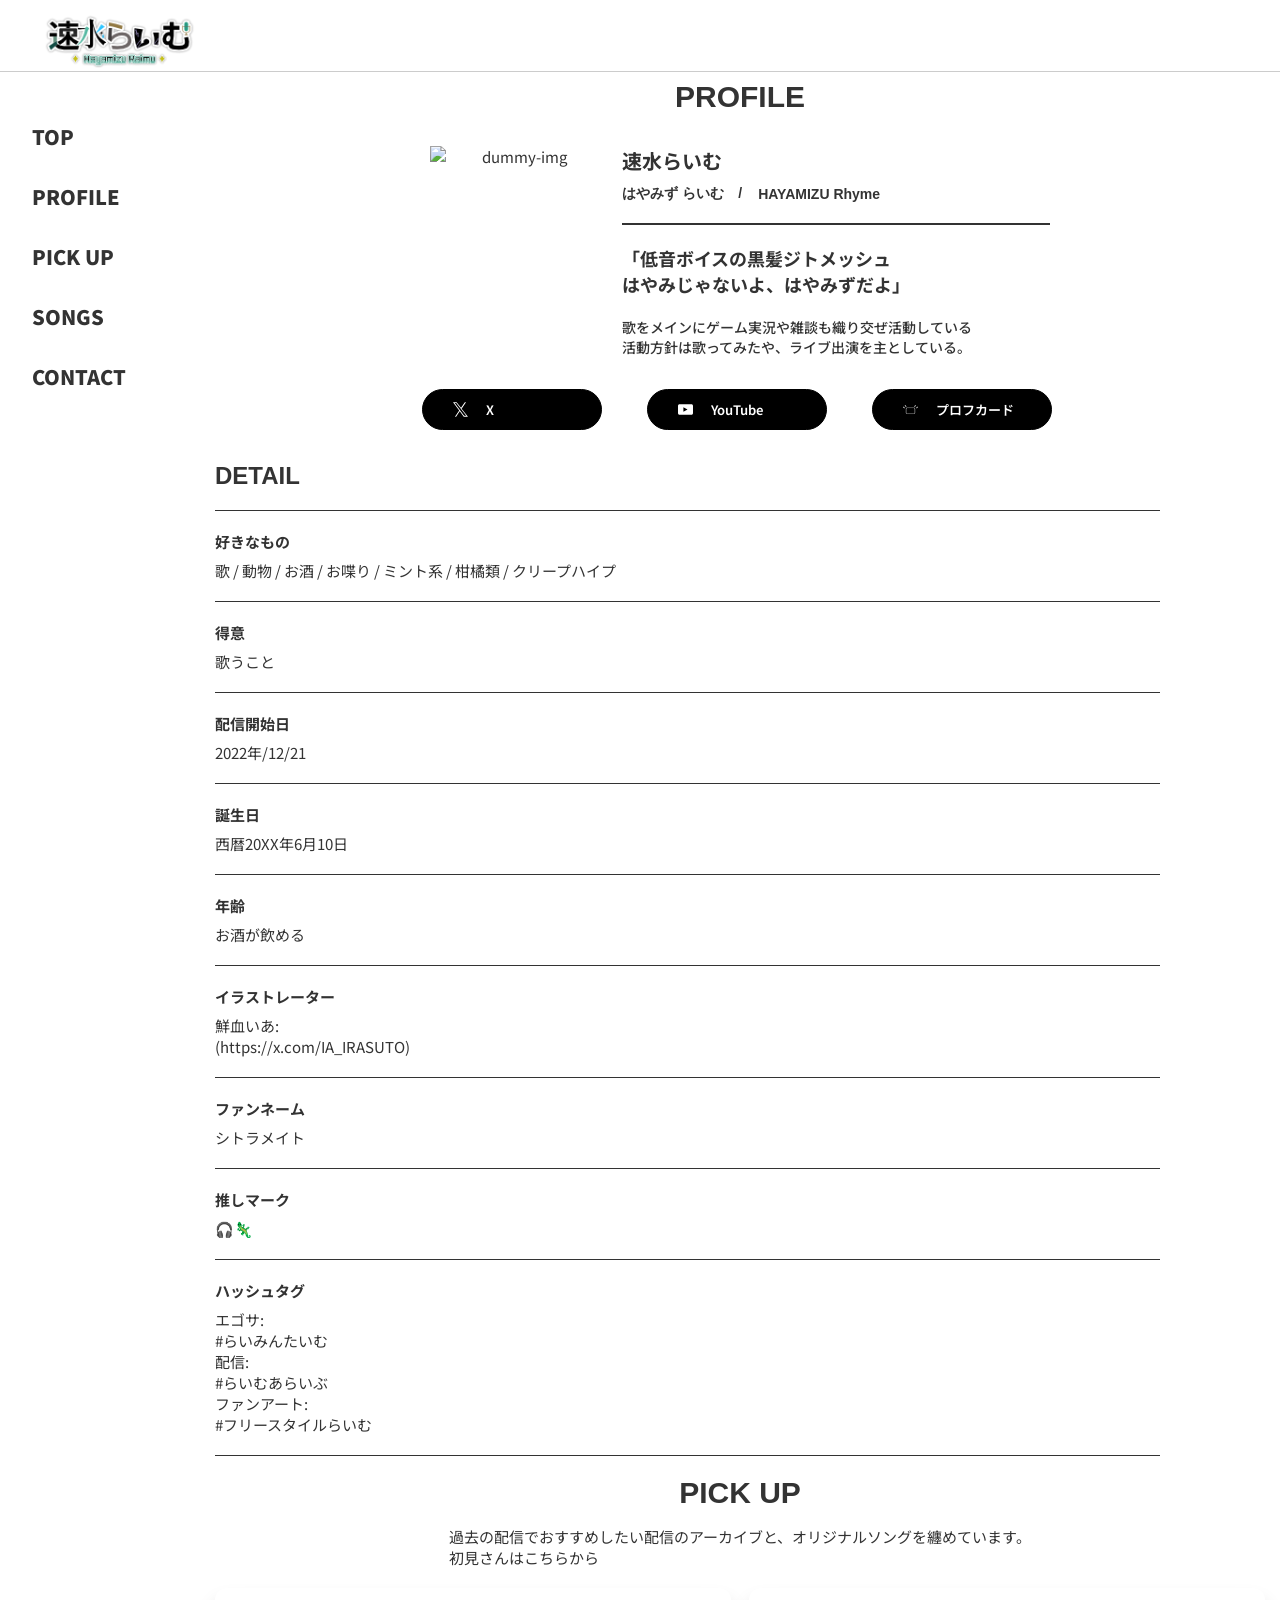
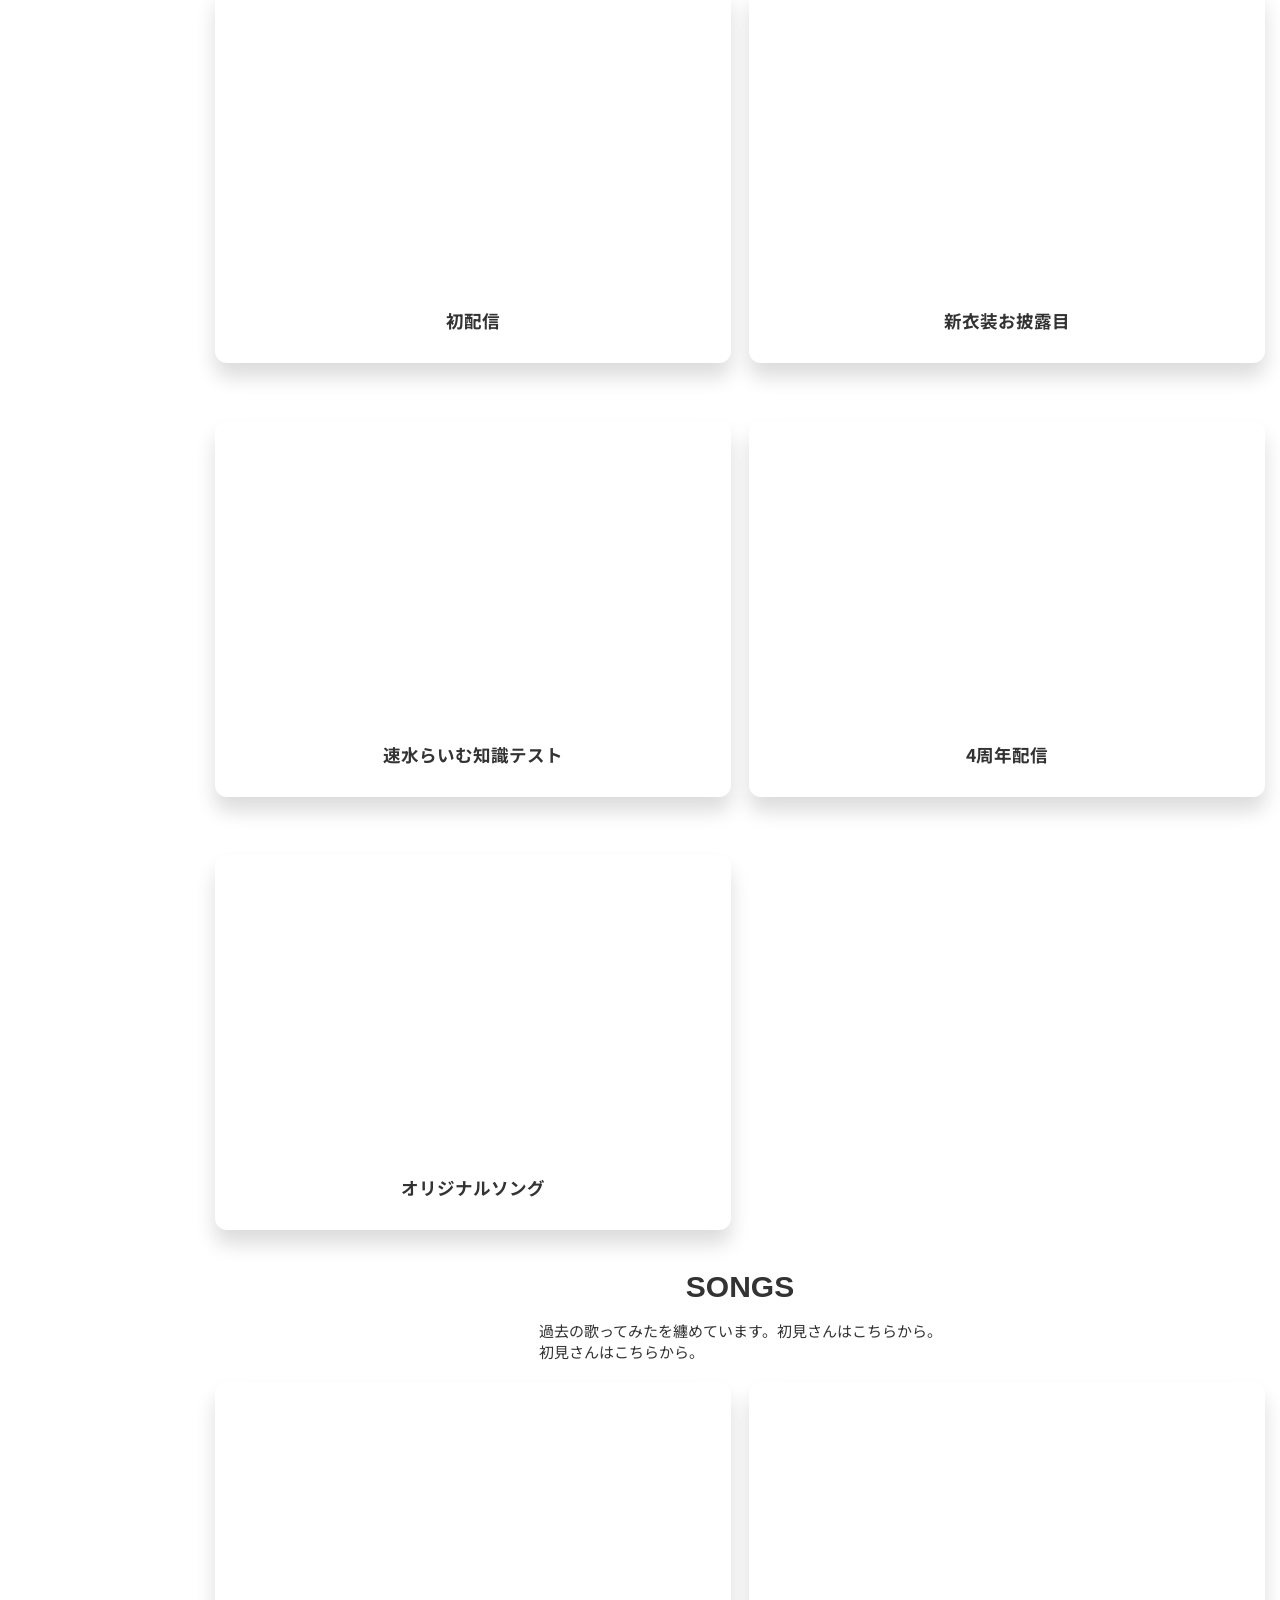
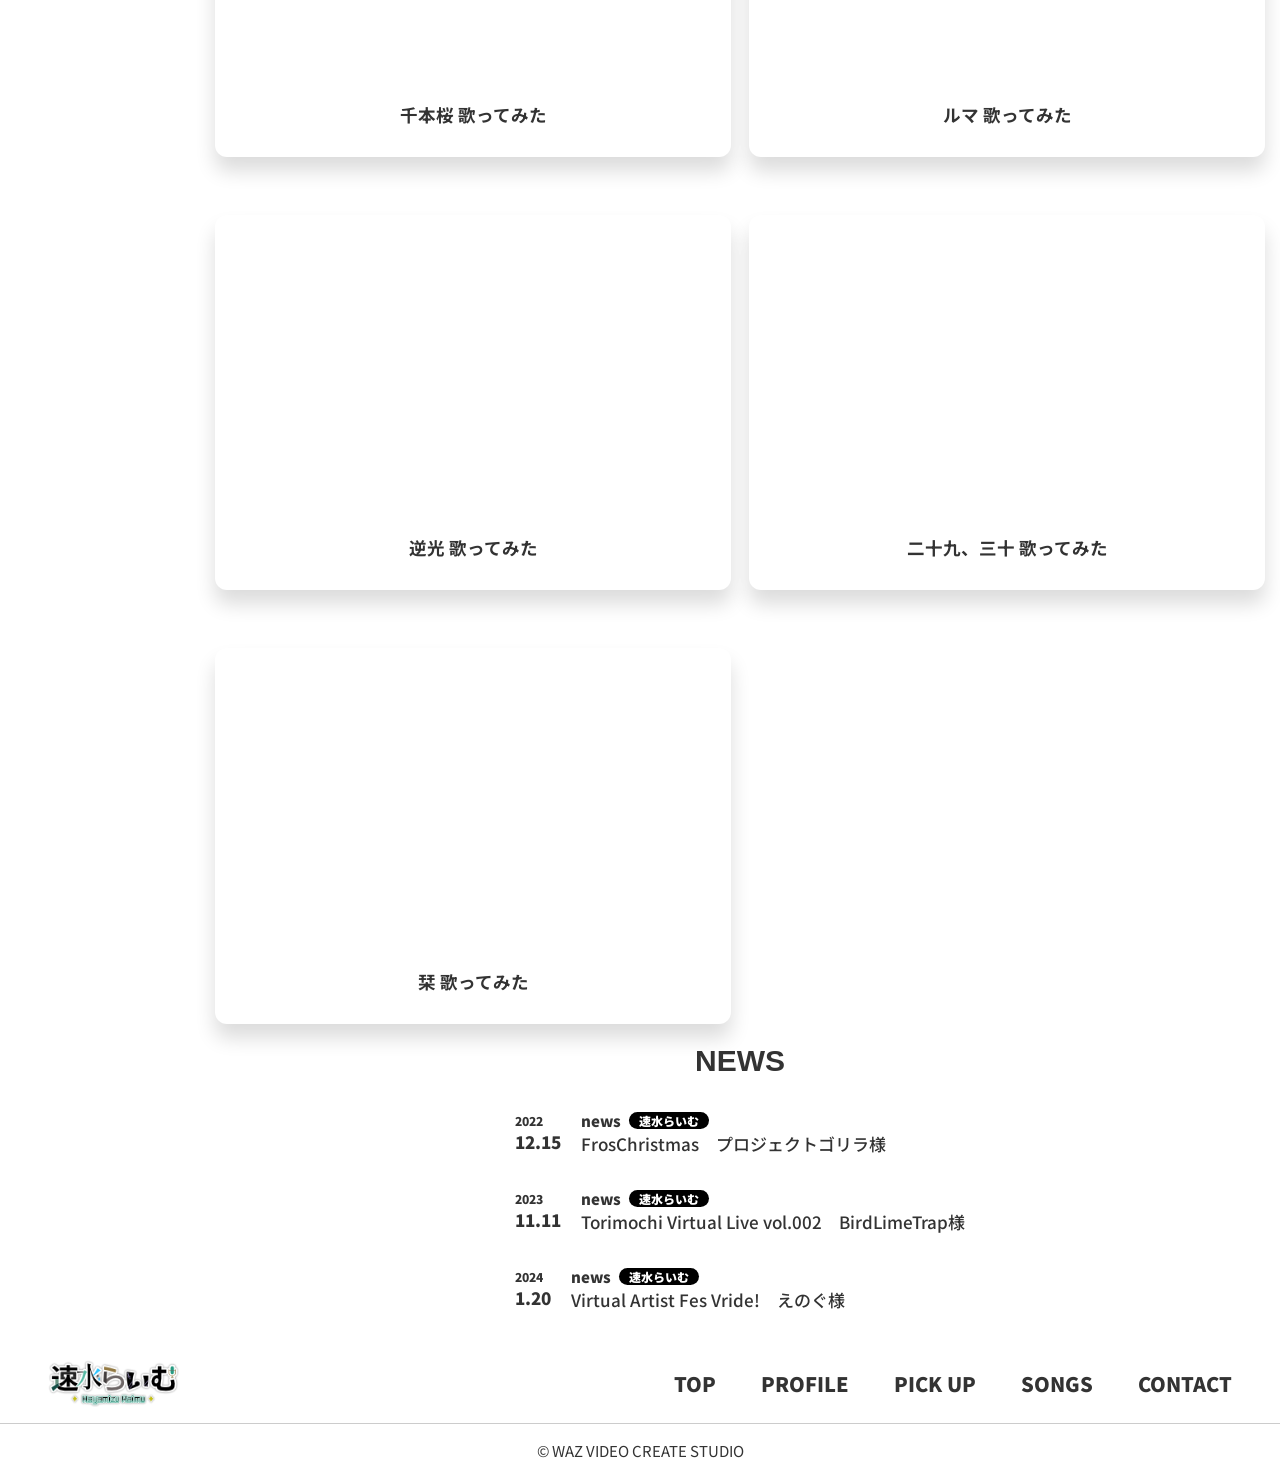
==== commit 393d4121: "headeのロゴのサイズを変更し、svgを採用 / frame.jsを追加" ====
--- a/index.html
+++ b/index.html
@@ -11,12 +11,23 @@
     <link rel="preconnect" href="https://fonts.gstatic.com" crossorigin>
     <link href="https://fonts.googleapis.com/css2?family=Noto+Sans+JP:wght@100..900&display=swap" rel="stylesheet">
     <link rel="stylesheet" href="assets/css/style.css">
+
+    <script>
+        window.addEventListener('DOMContentLoaded', () => {
+
+            const target = document.querySelector('body');
+            
+            target.classList.add('is-active');
+        
+        });
+    </script>
+
 </head>
 
 <body class="fade">
     <header class="header">
         <a href="index.html">
-            <img src="assets/images/hymz-logo.png" alt="速水らいむロゴ">
+            <img src="assets/images/hymz-logo-mini.svg" alt="速水らいむロゴ">
         </a>
     </header>
     <div class="container">
@@ -319,6 +330,7 @@
     <div id="footer"></div>
 
     <script src="assets/js/index.js"></script>
+    <script src="assets/js/frame.js"></script>
 
 </body>
 
--- a/assets/css/style.css
+++ b/assets/css/style.css
@@ -36,7 +36,7 @@
 }
 
 .header img {
-    width: 180px;
+    width: 150px;
     height: auto;
 }
 
@@ -45,6 +45,17 @@
     SECTION
 
 ==================== */
+
+.fade {
+    opacity: 0;
+    visibility: hidden;
+    transition: opacity 1.2s ease;
+}
+
+.fade.is-active {
+    opacity: 1;
+    visibility: visible;
+}
 
 .container {
     display: flex;
@@ -277,7 +288,6 @@
 .content-header {
     width: 100%;
     margin: 2rem auto 0;
-    padding: 0 1rem;
     text-align: left;
 }
 
@@ -291,7 +301,6 @@
 
 .content-container {
     margin: 0 auto 0;
-    padding: 0 1rem;
 }
 
 .content-txt {
@@ -480,24 +489,66 @@
 
 ------------------------ */
 
+#pick-up,
+#songs,
+#news {
+    opacity: 0;
+    transform: translateY(20px);
+    transition: opacity 1.2s ease, transform 1.2s ease;
+}
+
+#songs {
+    transition-delay: .2s;
+}
+
+#news {
+    transition-delay: .4s;
+}
+
+#pick-up.is-active,
+#songs.is-active,
+#news.is-active {
+    opacity: 1;
+    transform: translateY(0);
+}
+
 .pick-grid,
 .arc-grid {
     display: grid;
-    grid-template-columns: repeat(auto-fit, minmax(300px,1fr));
+    grid-template-columns: repeat(auto-fit, minmax(350px,1fr));
     gap: 1.2em;
     align-items: stretch;
+    width: 100%;
+}
+
+.pick-txt-block,
+.pick-para {
+    width: fit-content;
+}
+
+.pick-txt-block {
+    text-align: left;
+    margin: 0 auto;
+    padding-top: 1rem;
 }
 
 .grid-item {
     background-color: #fff;
     display: flex;
     flex-direction: column;
-    margin: 20px auto;
+    justify-content: center;
+    margin: 20px 0;
     padding: 20px 0;
     width: 100%;
     height: auto;
     border-radius: 12px;
     box-shadow: 0 14px 20px rgba(0, 0, 0, .14);
+    transform: scale(1);
+}
+
+.grid-item:hover {
+    transform: scale(1.05);
+    transition: .1s ease;
 }
 
 iframe {
@@ -512,6 +563,16 @@
     text-align: center;
 }
 
+@media screen and (max-width:380px) {
+    
+    .pick-grid,
+    .arc-grid {
+        grid-template-columns: 1fr;
+        padding: 0 10px;
+    }
+
+}
+
 /* ------------------
 
     NEWS
@@ -520,7 +581,7 @@
 
 .news-block {
     width: fit-content;
-    margin: 0 auto;
+    margin: 0 auto 2rem;
 }
 
 .news-flex  {
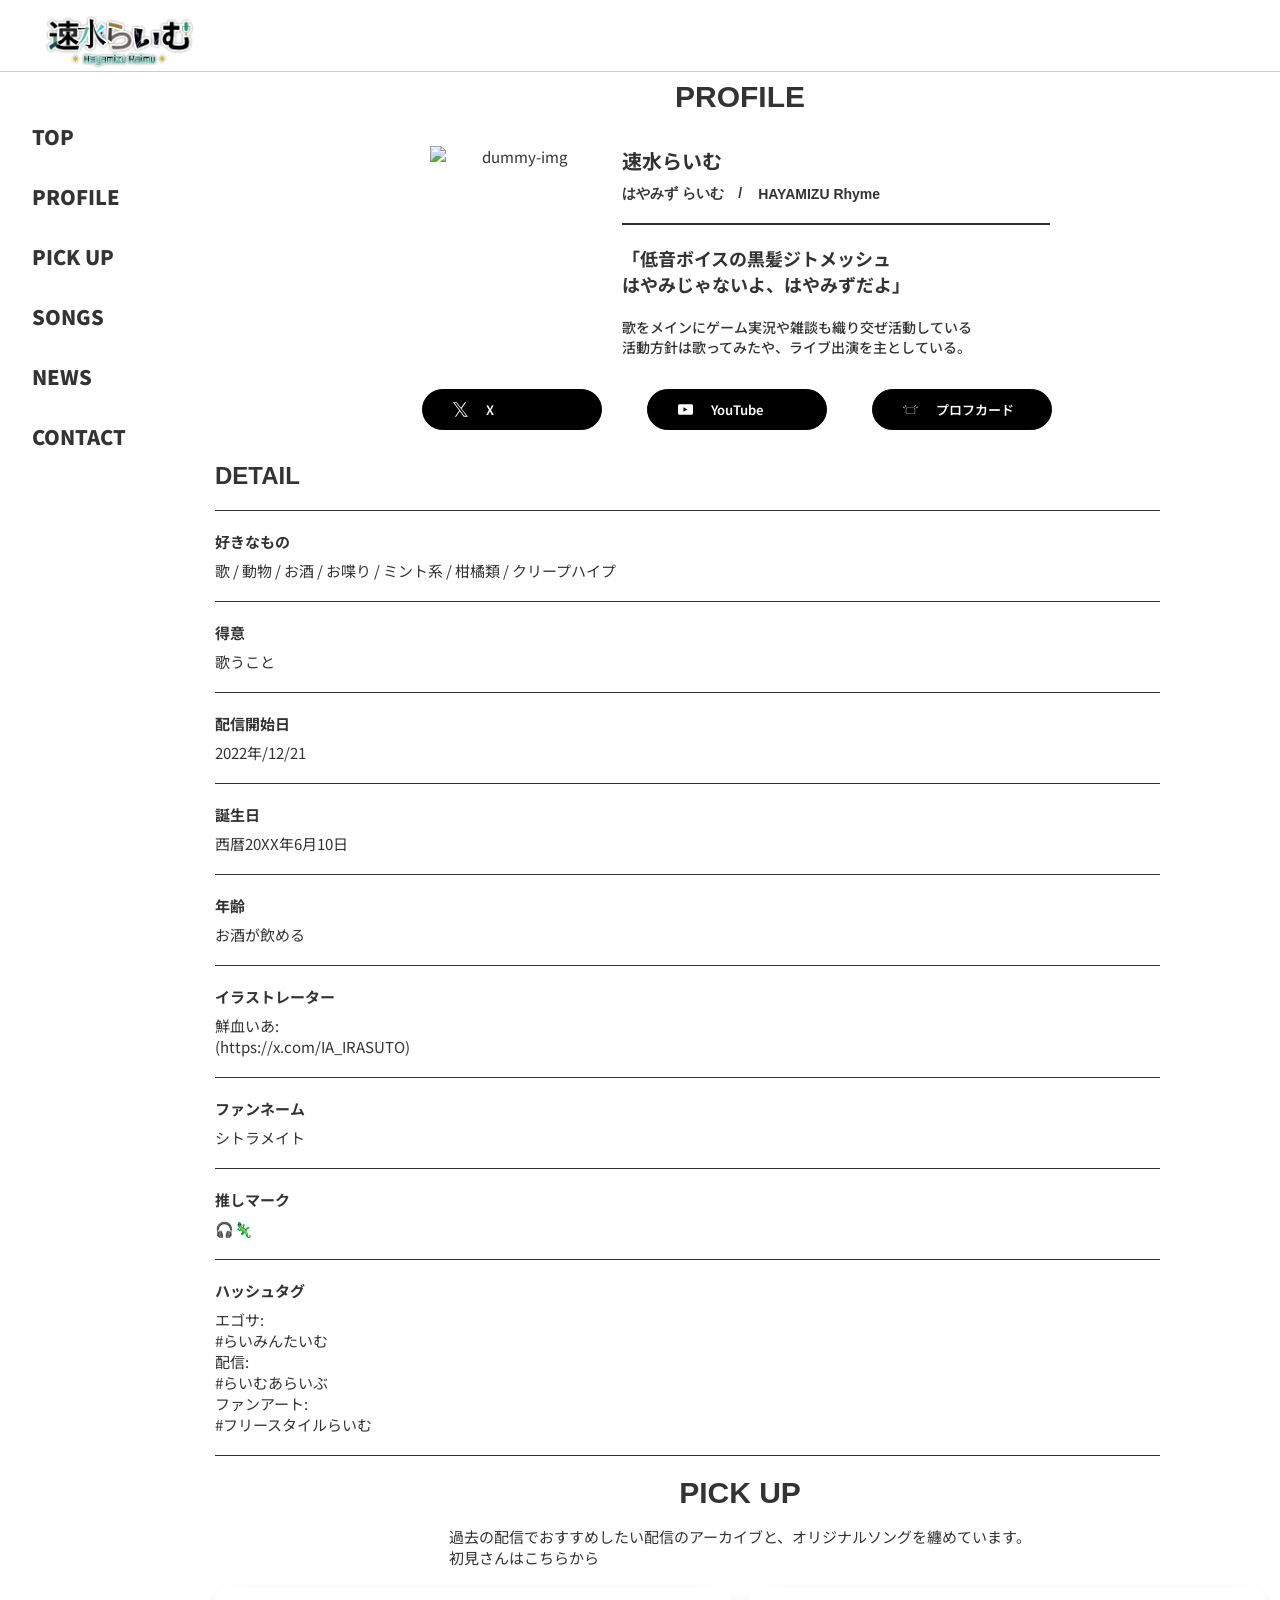
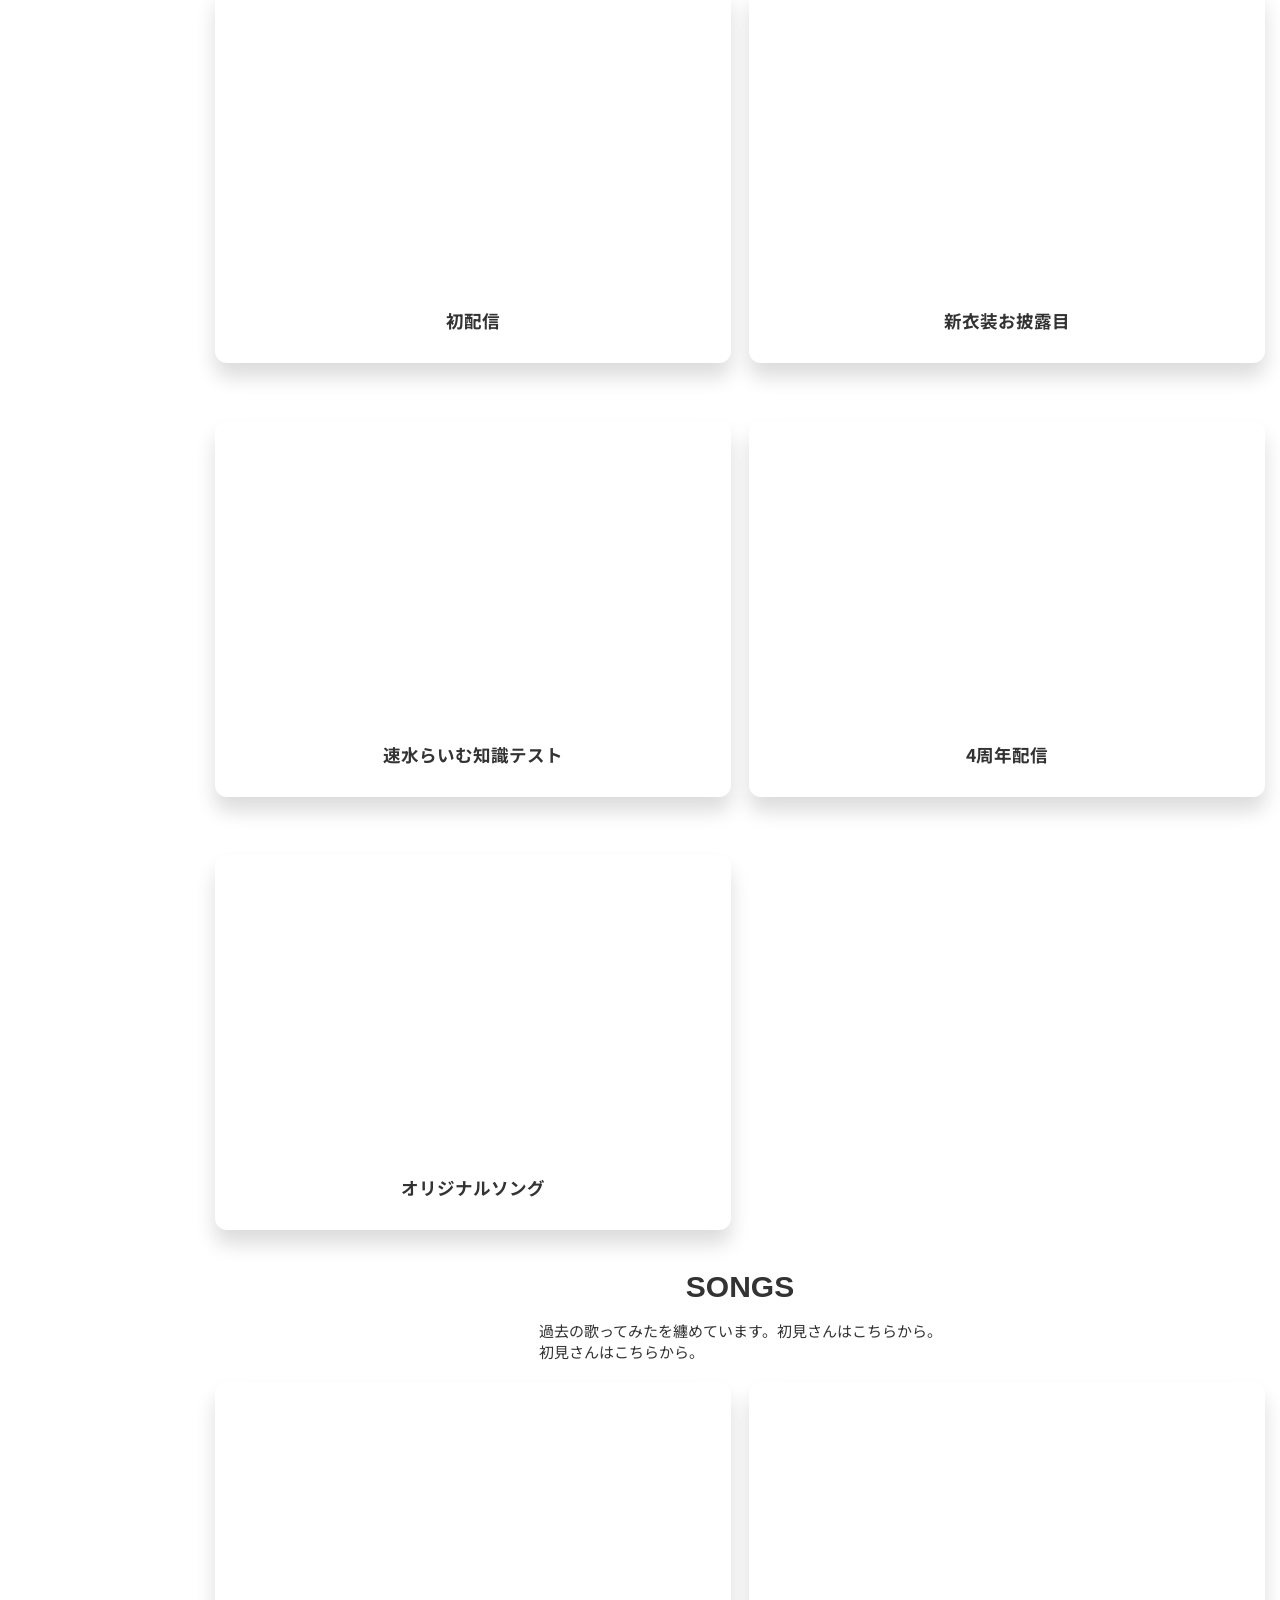
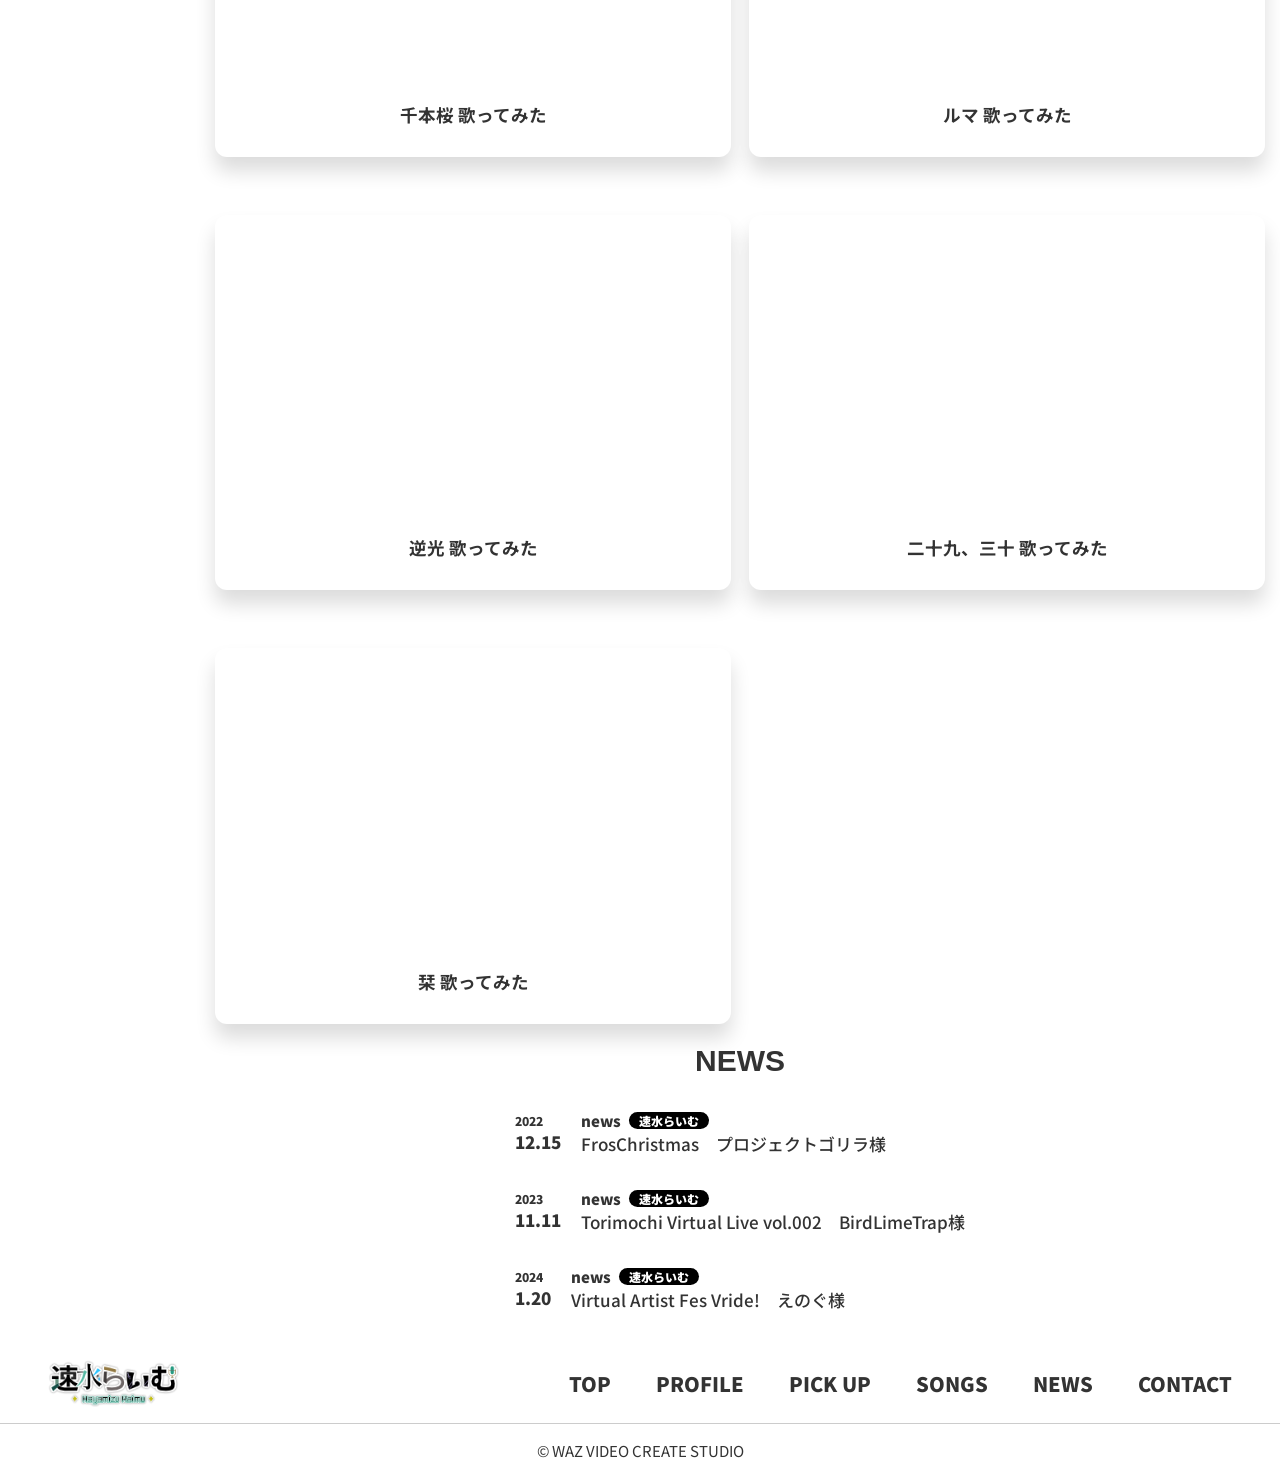
==== commit 9f632a53: "iframe内の全角スペースを&emsp;に変更" ====
--- a/index.html
+++ b/index.html
@@ -218,7 +218,7 @@
                     <div class="grid-item">
                         <iframe width="1417" height="797"
                             src="https://www.youtube.com/embed/OSll99fyHGA?list=PLFc8wS8veWRfxV2wGF9oj-5adBmqyo6Eb"
-                            title="【ORIGINAL SONG】RAINY/速水らいむ　【 #オリジナル曲  #vtuber #vsinger #速水らいむ 】" frameborder="0"
+                            title="【ORIGINAL SONG】RAINY/速水らいむ&emsp;【 #オリジナル曲  #vtuber #vsinger #速水らいむ 】" frameborder="0"
                             allow="accelerometer; autoplay; clipboard-write; encrypted-media; gyroscope; picture-in-picture; web-share"
                             referrerpolicy="strict-origin-when-cross-origin" allowfullscreen></iframe>
                         <h3 class="work-title">オリジナルソング</h3>
@@ -239,21 +239,21 @@
                 <div class="arc-grid">
                     <div class="grid-item">
                         <iframe width="1417" height="797" src="https://www.youtube.com/embed/E7kcsmZOoZE"
-                            title="千本桜　 / 速水 らいむ Cover" frameborder="0"
+                            title="千本桜&emsp; / 速水 らいむ Cover" frameborder="0"
                             allow="accelerometer; autoplay; clipboard-write; encrypted-media; gyroscope; picture-in-picture; web-share"
                             referrerpolicy="strict-origin-when-cross-origin" allowfullscreen></iframe>
                         <h3 class="work-title">千本桜 歌ってみた</h3>
                     </div>
                     <div class="grid-item">
                         <iframe width="1417" height="797" src="https://www.youtube.com/embed/1sAPhvvhgr0"
-                            title="ルマ　/　速水らいむ　cover" frameborder="0"
+                            title="ルマ&emsp;/&emsp;速水らいむ&emsp;cover" frameborder="0"
                             allow="accelerometer; autoplay; clipboard-write; encrypted-media; gyroscope; picture-in-picture; web-share"
                             referrerpolicy="strict-origin-when-cross-origin" allowfullscreen></iframe>
                         <h3 class="work-title">ルマ 歌ってみた</h3>
                     </div>
                     <div class="grid-item">
                         <iframe width="1417" height="797" src="https://www.youtube.com/embed/0Ms0_wElxtM"
-                            title="逆光　/　速水らいむ　Cover" frameborder="0"
+                            title="逆光&emsp;/&emsp;速水らいむ&emsp;Cover" frameborder="0"
                             allow="accelerometer; autoplay; clipboard-write; encrypted-media; gyroscope; picture-in-picture; web-share"
                             referrerpolicy="strict-origin-when-cross-origin" allowfullscreen></iframe>
                         <h3 class="work-title">逆光 歌ってみた</h3>
@@ -267,7 +267,7 @@
                     </div>
                     <div class="grid-item">
                         <iframe width="1417" height="797" src="https://www.youtube.com/embed/HHDuMfEfZ24"
-                            title="栞　/　速水らいむ　cover" frameborder="0"
+                            title="栞&emsp;/&emsp;速水らいむ&emsp;cover" frameborder="0"
                             allow="accelerometer; autoplay; clipboard-write; encrypted-media; gyroscope; picture-in-picture; web-share"
                             referrerpolicy="strict-origin-when-cross-origin" allowfullscreen></iframe>
                         <h3 class="work-title">栞 歌ってみた</h3>
--- a/assets/css/style.css
+++ b/assets/css/style.css
@@ -568,7 +568,6 @@
     .pick-grid,
     .arc-grid {
         grid-template-columns: 1fr;
-        padding: 0 10px;
     }
 
 }
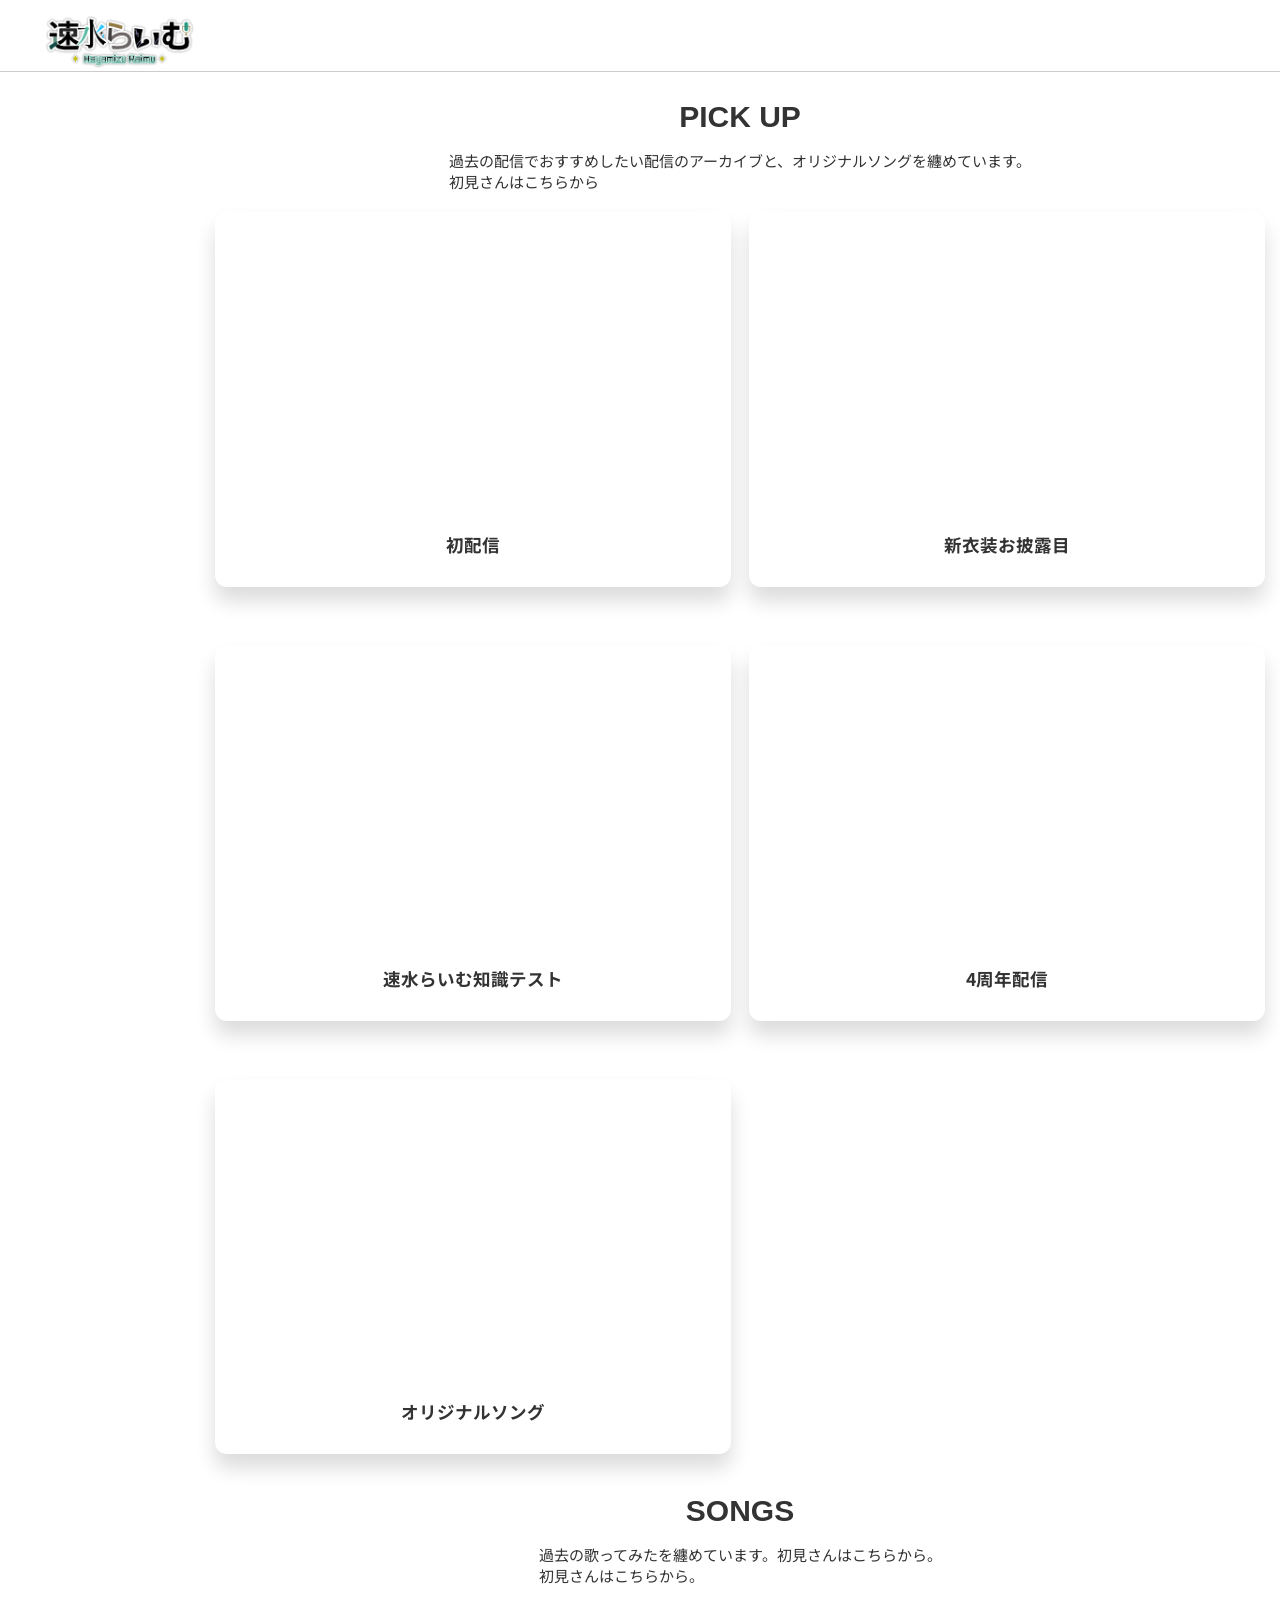
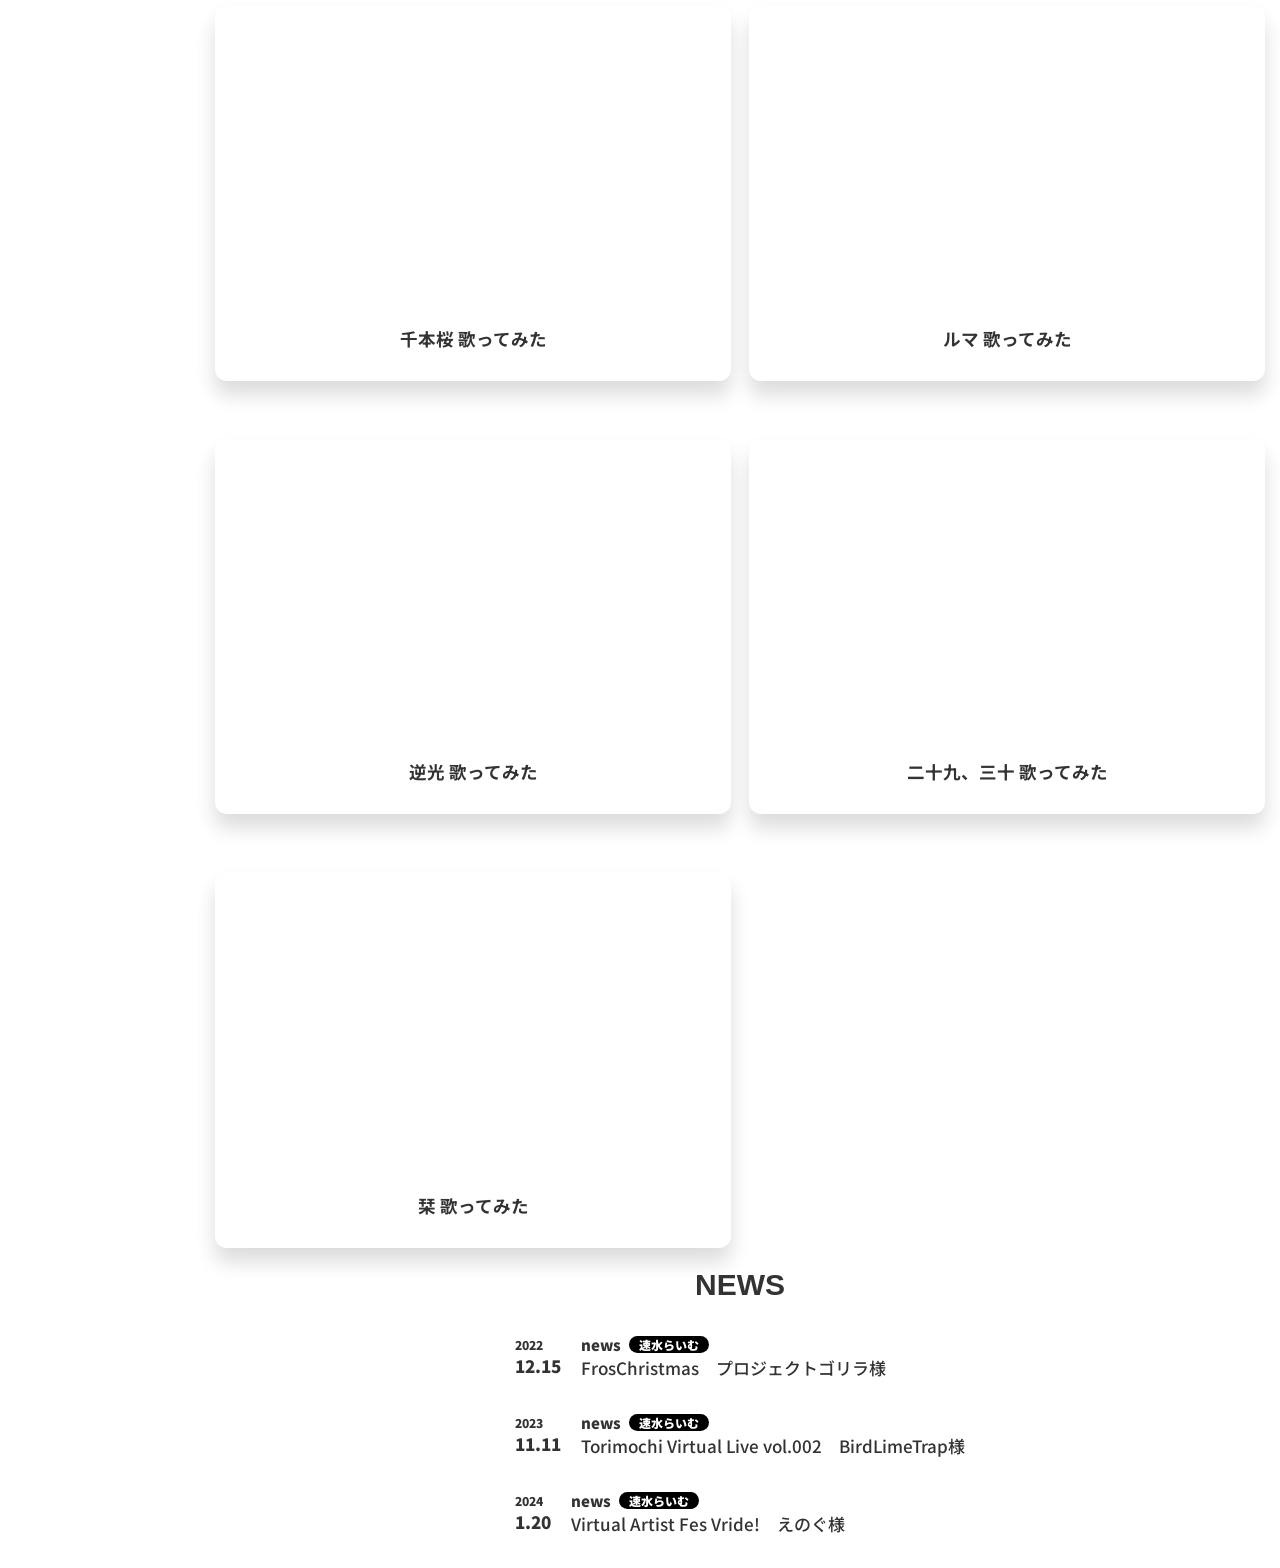
==== commit 15eba37f: "要素をJSONファイルに移動" ====
--- a/index.html
+++ b/index.html
@@ -16,9 +16,9 @@
         window.addEventListener('DOMContentLoaded', () => {
 
             const target = document.querySelector('body');
-            
+
             target.classList.add('is-active');
-        
+
         });
     </script>
 
@@ -35,146 +35,9 @@
         <div id="sidebar"></div>
 
         <main class="content">
-            <section id="profile">
-                <article class="pr-container">
-                    <h2 class="section-title">PROFILE</h2>
-                    <figure class="pr-table">
-                        <img src="https://dummyimage.com/250x400/000/fff" alt="dummy-img" class="character-img">
-                        <figcaption class="pr-caption">
-                            <div class="name-block">
-                                <h3 class="pr-name">速水らいむ</h3>
-                                <div class="parent-sub-name-block">
-                                    <p>
-                                        はやみず&nbsp;らいむ&emsp;/
-                                    </p>
-                                    <p>
-                                        HAYAMIZU Rhyme
-                                    </p>
-                                </div>
-                            </div>
-                            <div class="section-border"></div>
-                            <h4 class="catch">
-                                「低音ボイスの黒髪ジトメッシュ<br>
-                                はやみじゃないよ、はやみずだよ」
-                            </h4>
-                            <p class="pr-txt">
-                                歌をメインにゲーム実況や雑談も織り交ぜ活動している<br>
-                                活動方針は歌ってみたや、ライブ出演を主としている。
-
-                            </p>
-                        </figcaption>
-                    </figure>
-                </article>
-                <div class="link-container">
-                    <a href="https://x.com/rhyme_hymz" target="_blank" class="link-btn">
-                        <img src="assets/images/x-logo.svg" alt="link-image" class="link-img">
-                        <p class="link-txt">X</p>
-                    </a>
-                    <a href="https://www.youtube.com/channel/UCqtqQSIVlATQU1chHfEW3NQ" target="_blank" class="link-btn">
-                        <img src="assets/images/yt-lg.svg" alt="link-image" class="link-img">
-                        <p class="link-txt">YouTube</p>
-                    </a>
-                    <a href="https://profcard.info/u/1Qf9vjsGjEb5LbyWl0dJgzPO9xT2" target="_blank" class="link-btn">
-                        <img src="assets/images//card-logo.svg" alt="link-image" class="link-img">
-                        <p class="link-txt">プロフカード</p>
-                    </a>
-                </div>
-                <section id="detail">
-                    <div class="content-header">
-                        <h3 class="content-title">DETAIL</h3>
-                    </div>
-                    <article class="content-container">
-                        <ul class="content-list">
-                            <li class="content-item">
-                                <p class="content-txt">好きなもの</p>
-                                <span>
-                                    歌 / 動物 / お酒 / お喋り / ミント系 / 柑橘類 / クリープハイプ
-                                </span>
-                            </li>
-                        </ul>
-                        <ul class="content-list">
-                            <li class="content-item">
-                                <p class="content-txt">得意</p>
-                                <span>
-                                    歌うこと
-                                </span>
-                            </li>
-                        </ul>
-                        <ul class="content-list">
-                            <li class="content-item">
-                                <p class="content-txt">配信開始日</p>
-                                <span>
-                                    2022年/12/21
-                                </span>
-                            </li>
-                        </ul>
-                        <ul class="content-list">
-                            <li class="content-item">
-                                <p class="content-txt">誕生日</p>
-                                <span>
-                                    西暦20XX年6月10日
-                                </span>
-                            </li>
-                        </ul>
-                        <ul class="content-list">
-                            <li class="content-item">
-                                <p class="content-txt">年齢</p>
-                                <span>
-                                    お酒が飲める
-                                </span>
-                            </li>
-                        </ul>
-                        <ul class="content-list">
-                            <li class="content-item">
-                                <p class="content-txt">イラストレーター</p>
-                                <span>
-                                    鮮血いあ:<a href="https://x.com/IA_IRASUTO"
-                                        target="_blank">(https://x.com/IA_IRASUTO)</a>
-                                </span>
-                            </li>
-                        </ul>
-                        <ul class="content-list">
-                            <li class="content-item">
-                                <p class="content-txt">ファンネーム</p>
-                                <span>
-                                    シトラメイト
-                                </span>
-                            </li>
-                        </ul>
-                        <ul class="content-list">
-                            <li class="content-item">
-                                <p class="content-txt">推しマーク</p>
-                                <span>
-                                    🎧🦎
-                                </span>
-                            </li>
-                        </ul>
-                        <div class="tags">
-                            <p class="content-txt">ハッシュタグ</p>
-                            <ul class="content-list-hash">
-                                <li class="content-item-small">
-                                    <p>エゴサ:
-                                        <a href="https://x.com/search?q=%23%E3%82%89%E3%81%84%E3%81%BF%E3%82%93%E3%81%9F%E3%81%84%E3%82%80"
-                                            target="_blank">#らいみんたいむ</a>
-                                    </p>
-                                </li>
-                                <li class="content-item-small">
-                                    <p>配信:
-                                        <a href="https://x.com/search?q=%23%E3%82%89%E3%81%84%E3%82%80%E3%81%82%E3%82%89%E3%81%84%E3%81%B6"
-                                            target="_blank">#らいむあらいぶ</a>
-                                    </p>
-                                </li>
-                                <li class="content-item-small">
-                                    <p>ファンアート:
-                                        <a href="https://x.com/search?q=%23%E3%83%95%E3%83%AA%E3%83%BC%E3%82%B9%E3%82%BF%E3%82%A4%E3%83%AB%E3%82%89%E3%81%84%E3%82%80"
-                                            target="_blank">#フリースタイルらいむ</a>
-                                    </p>
-                                </li>
-                            </ul>
-                        </div>
-                    </article>
-                </section>
-            </section>
+            <section id="profile"></section>
+
+            <section id="detail"></section>
 
             <section id="pick-up">
                 <h2 class="sectiontitle section-title-pad">PICK UP</h2>
@@ -329,7 +192,7 @@
 
     <div id="footer"></div>
 
-    <script src="assets/js/index.js"></script>
+    <script src="assets/js/fetch.js"></script>
     <script src="assets/js/frame.js"></script>
 
 </body>
--- a/assets/css/style.css
+++ b/assets/css/style.css
@@ -304,8 +304,17 @@
 }
 
 .content-txt {
+    width: fit-content;
     font-weight: 700;
     margin-bottom: .5rem;
+}
+
+.nav-item span {
+    width: fit-content;
+}
+
+.nav-item span a {
+    width: fit-content;
 }
 
 .tags {
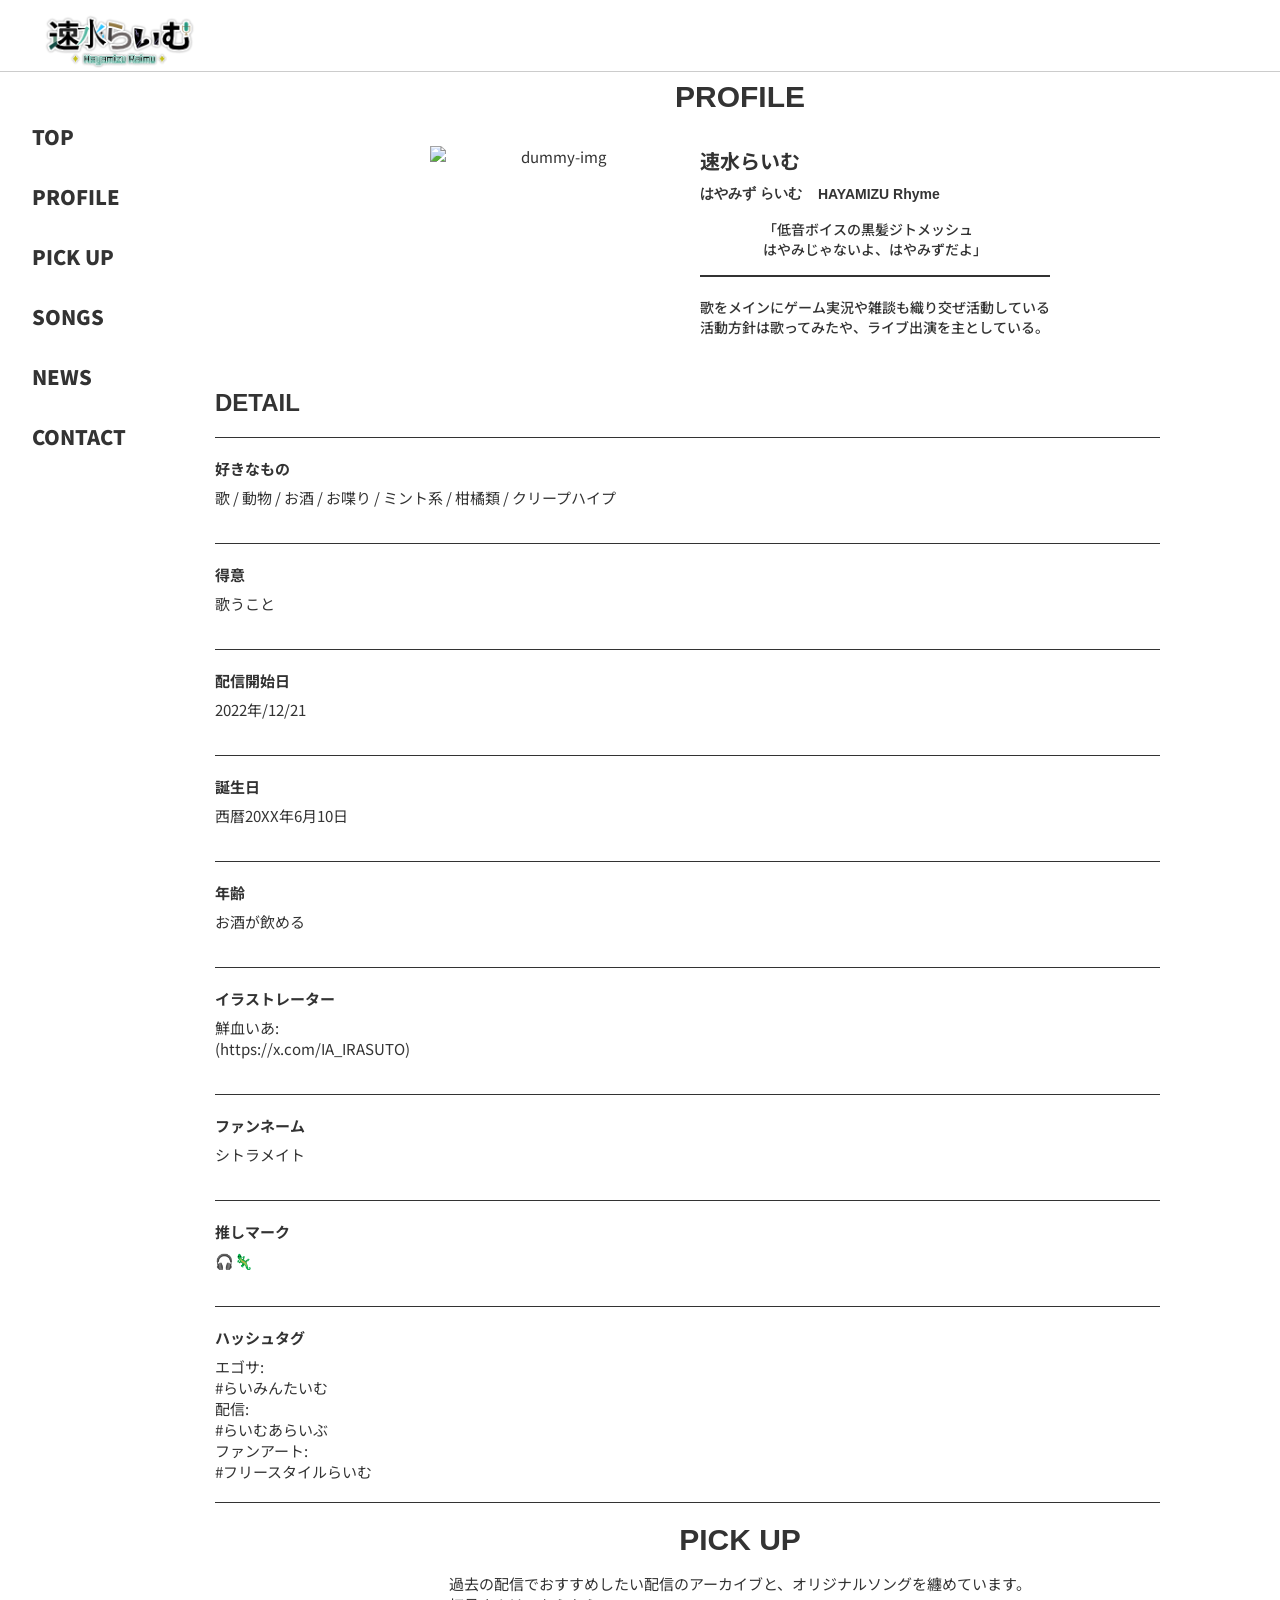
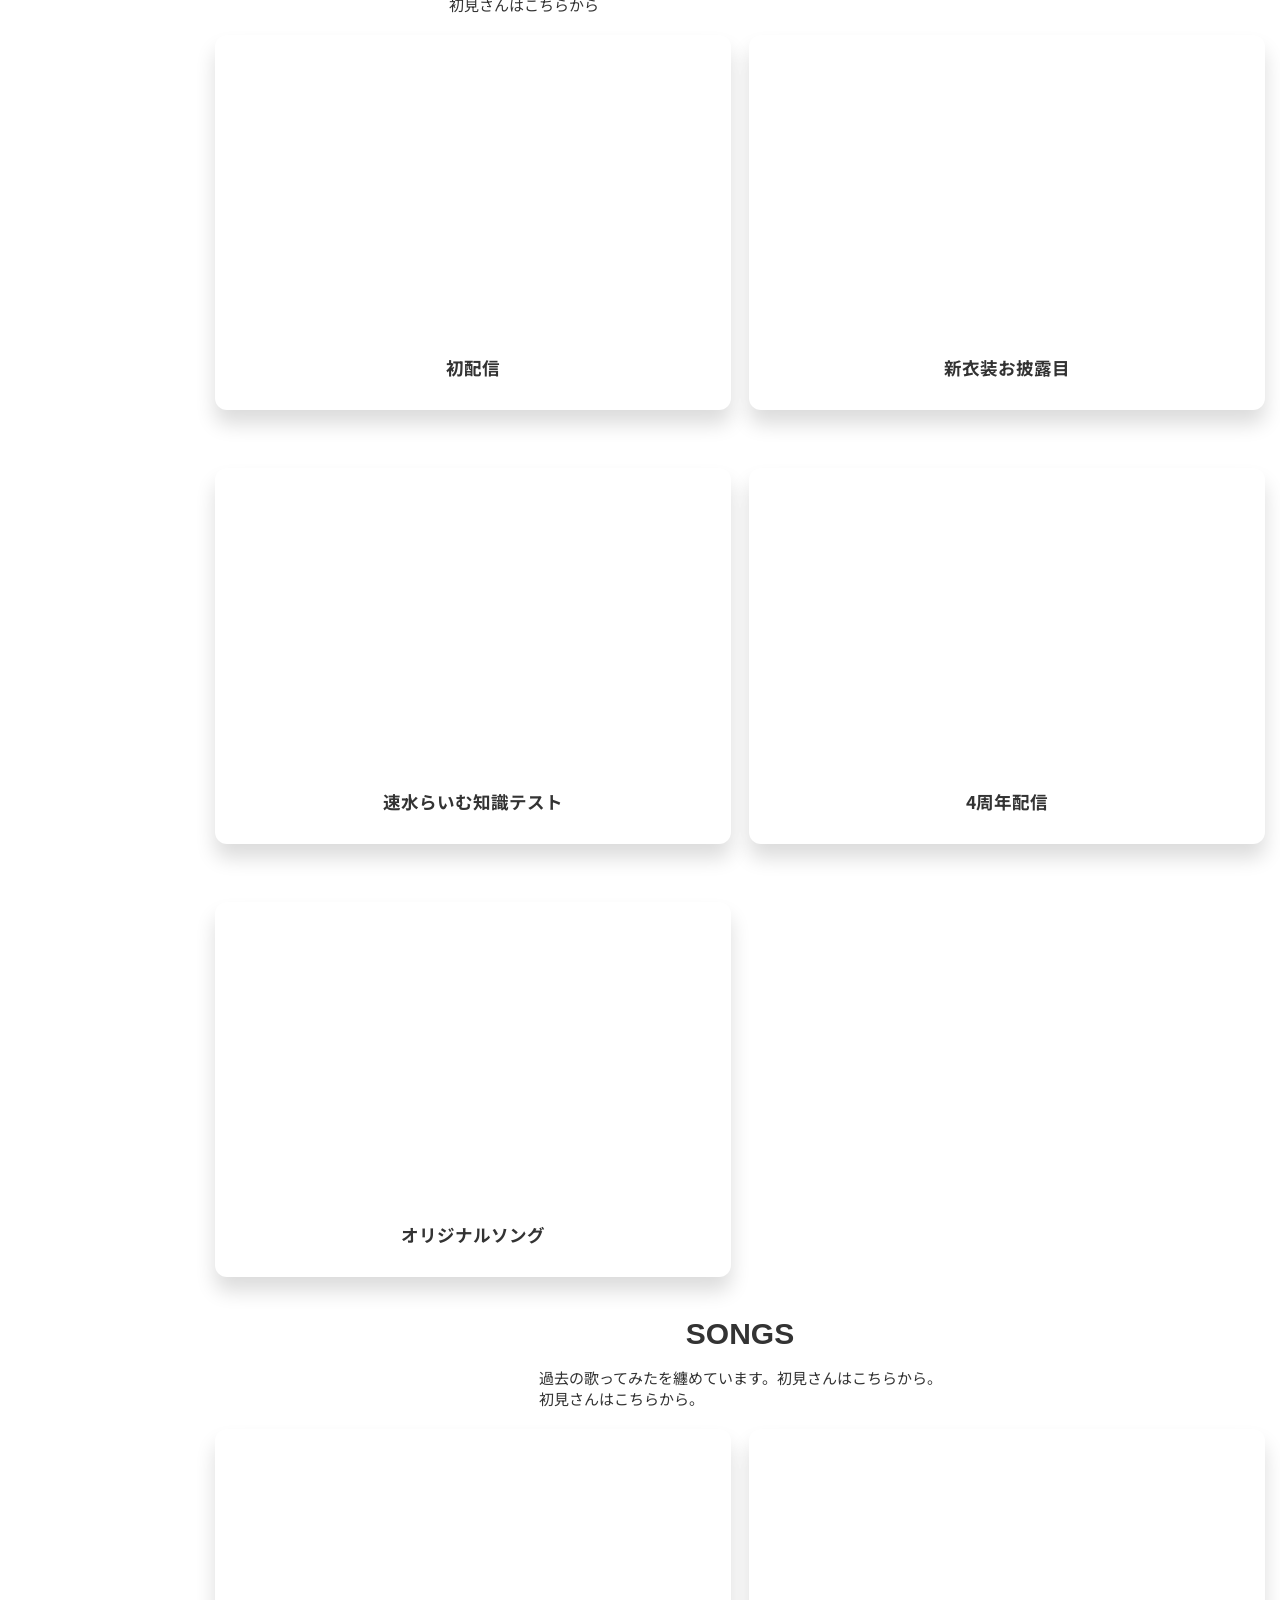
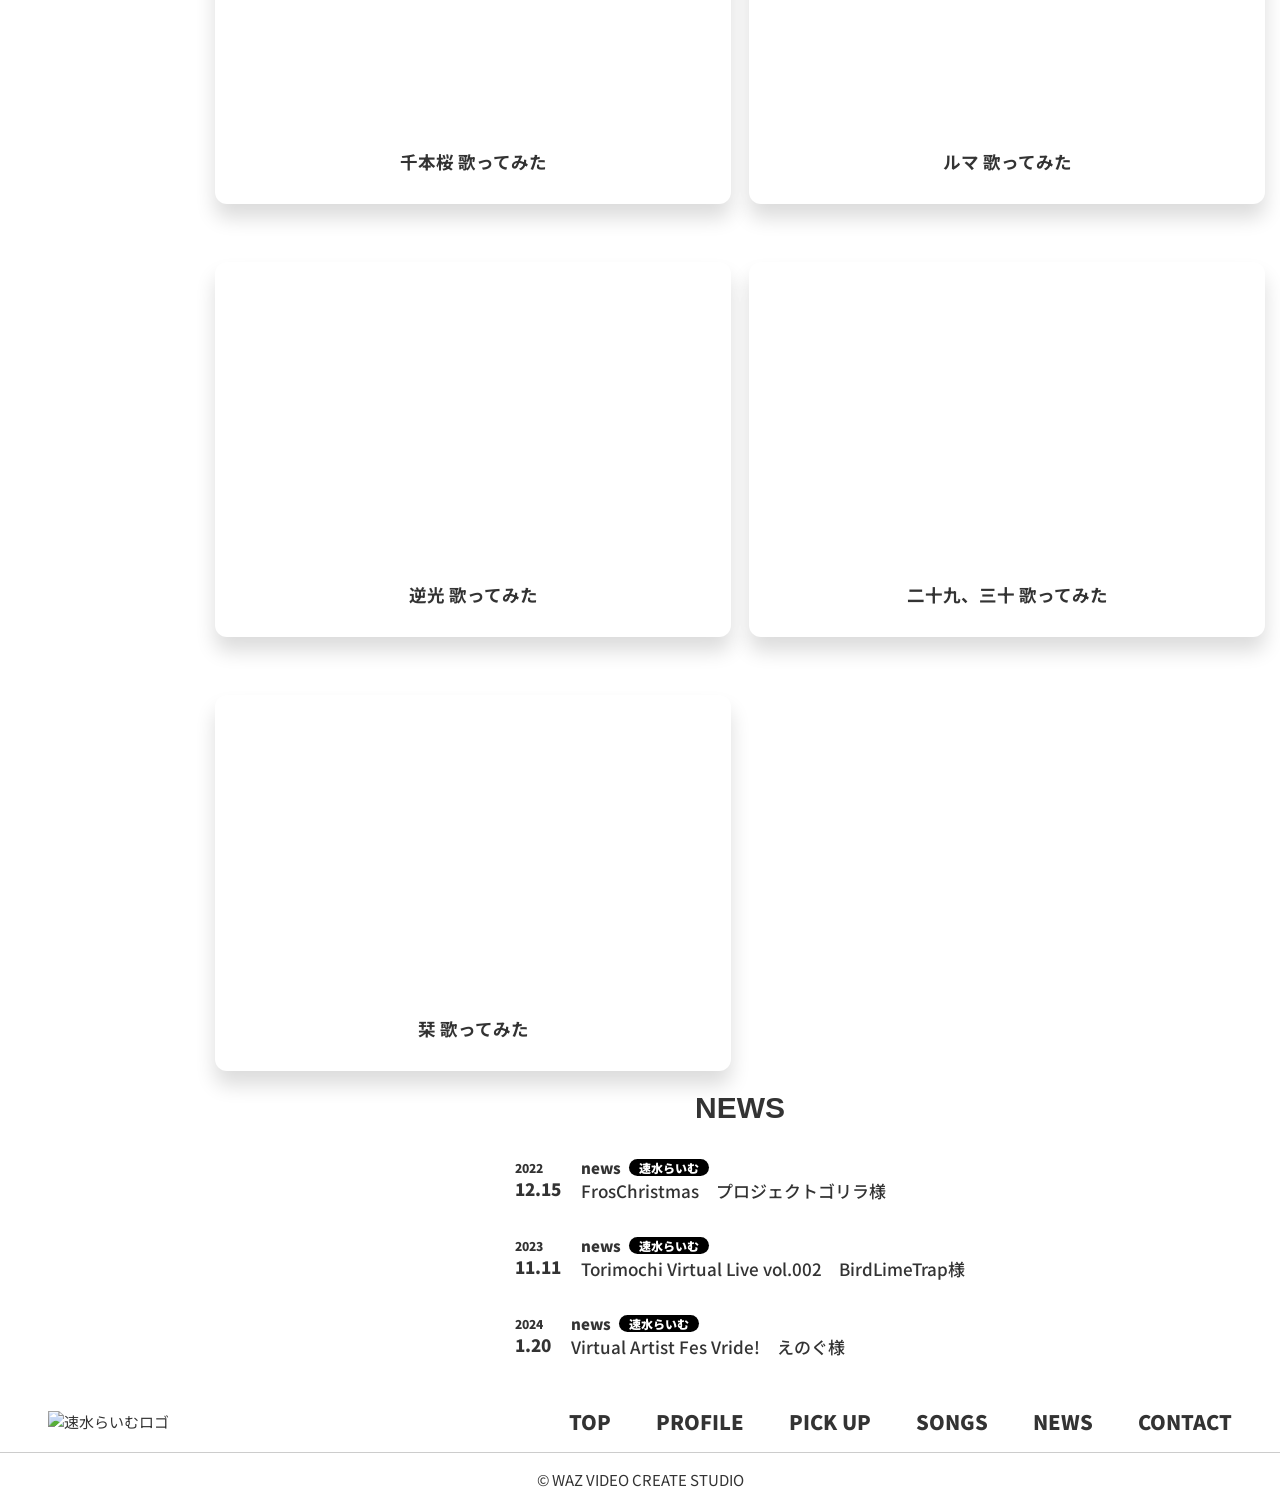
==== commit 3ea29cbc: "<div id="nav-toggle">にclass="nav-toggle"を追加" ====
--- a/index.html
+++ b/index.html
@@ -32,7 +32,7 @@
     </header>
     <div class="container">
 
-        <div id="sidebar"></div>
+        <div id="sidebar" class="sidebar"></div>
 
         <main class="content">
             <section id="profile"></section>
--- a/assets/css/style.css
+++ b/assets/css/style.css
@@ -128,6 +128,13 @@
     display: flex;
     flex-direction: column;
     margin: 0 auto;
+    width: 100%;
+    max-width: fit-content;
+    
+    @media (min-width:820px) {
+        flex-direction: row;
+        margin: 0 auto;
+    }
 }
 
 .character-img {
@@ -139,6 +146,7 @@
 .pr-caption {
     text-align: left;
     width: 100%;
+    max-width: fit-content;
 }
 
 .name-block {
@@ -195,9 +203,15 @@
 .catch {
     text-align: left;
     width: fit-content;
-    margin: 0 auto 2em;
     font-size: 18px;
     font-weight: 700;
+    margin: 1.25rem 0;
+    
+    @media (min-width:800px) {
+        margin: 1rem auto;
+        font-size: 18px;
+        font-weight: 700;
+    }
 }
 
 .pr-txt {
@@ -428,29 +442,12 @@
         width: fit-content;
     }
 
-    .catch {
-        text-align: left;
-        width: fit-content;
-        margin: 0 0 1.25rem;
-        font-size: 18px;
-        font-weight: 700;
-    }
-
-    .pr-table {
-        display: flex;
-        flex-direction: row;
-        margin: 0 auto;
-    }
-
     .character-img {
         display: block;
+        width: 100%;
         width: 250px;
         height: auto;
         margin: 0 auto;
-    }
-
-    .pr-caption {
-        width: 100%;
     }
 
     .parent-sub-name-block {
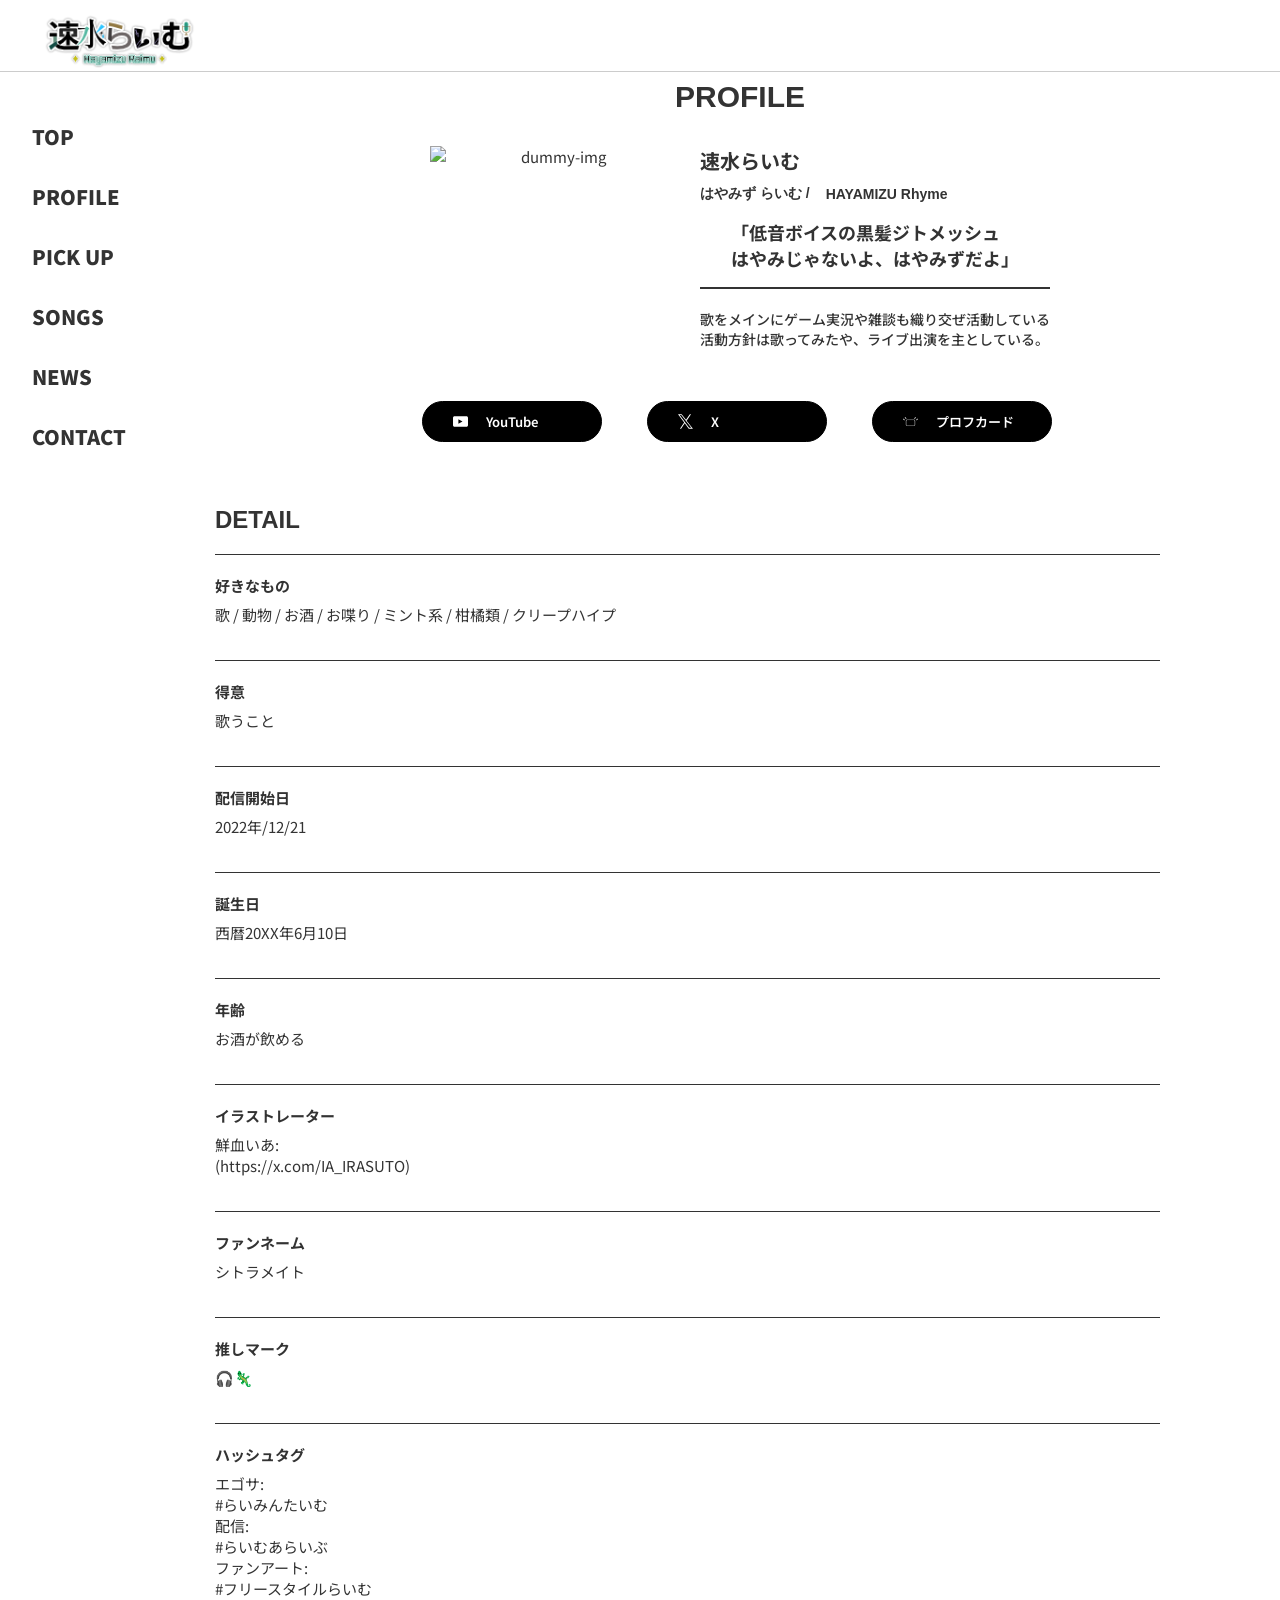
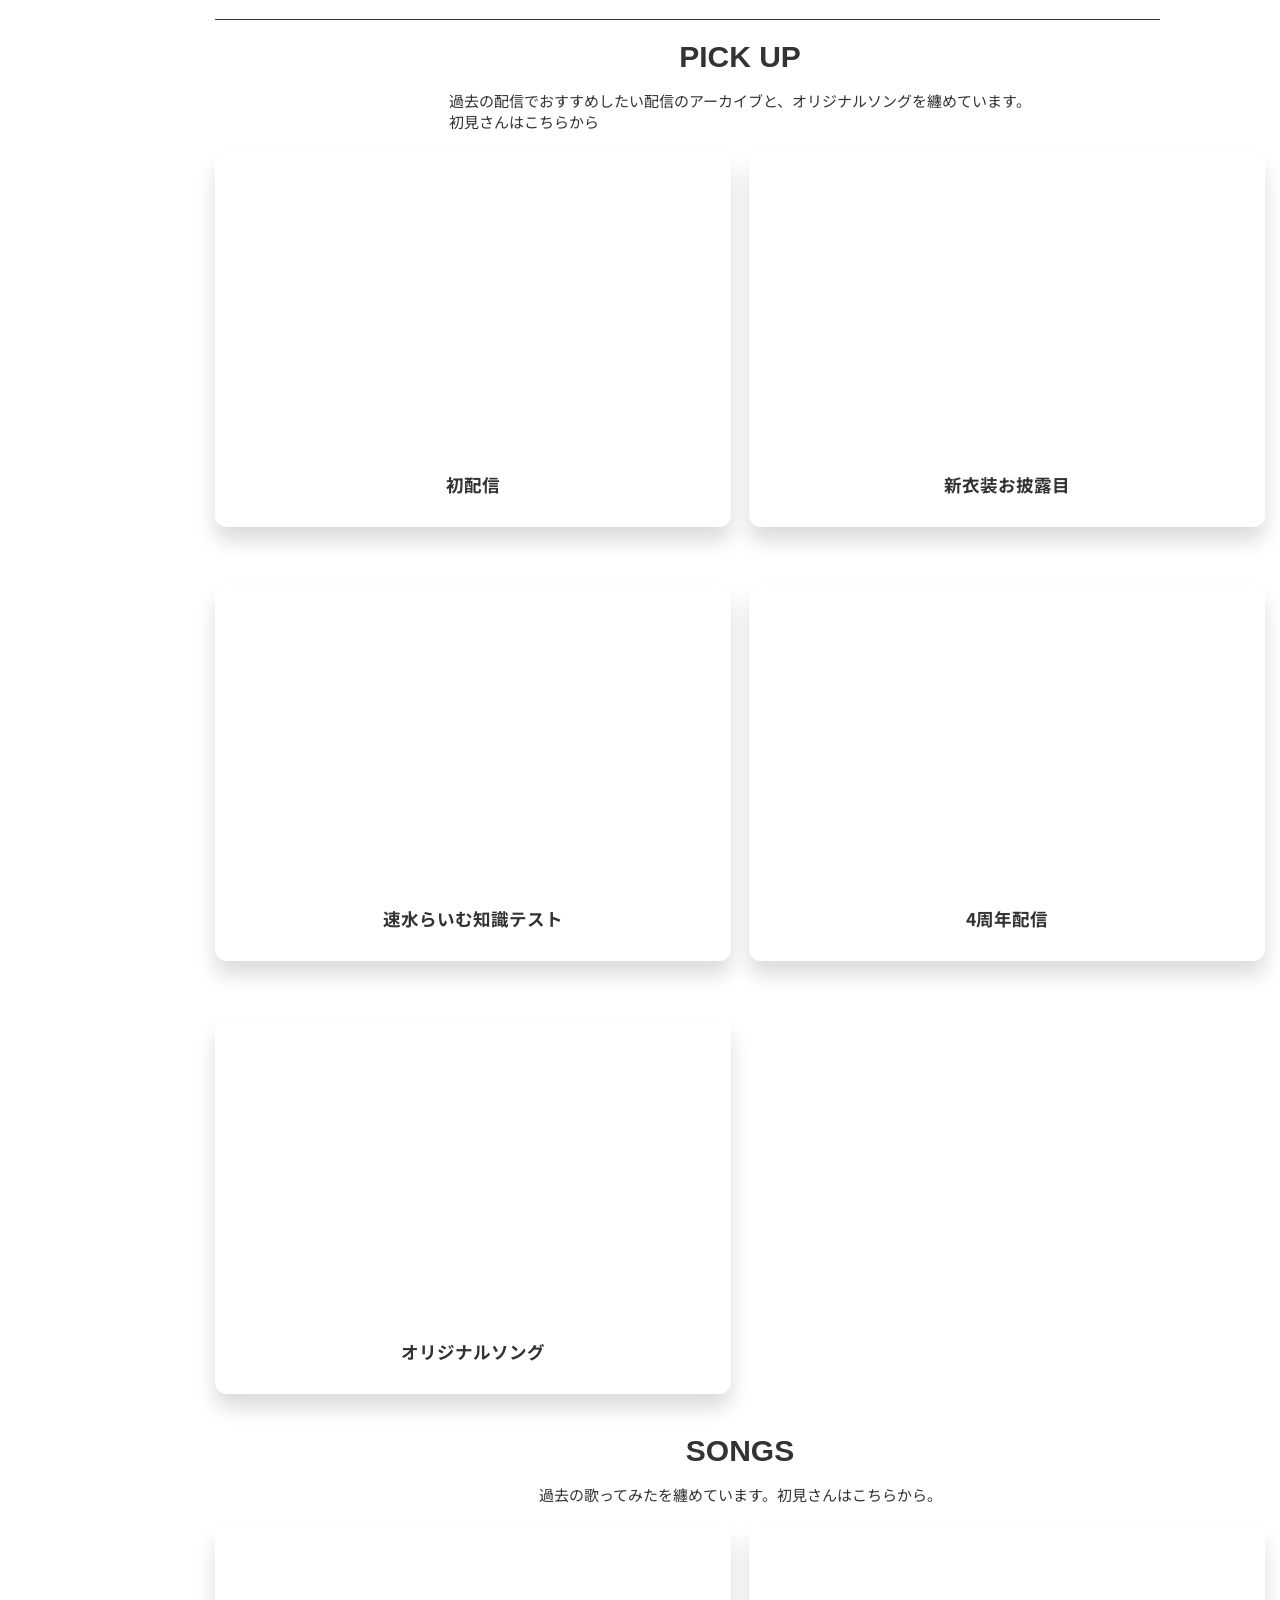
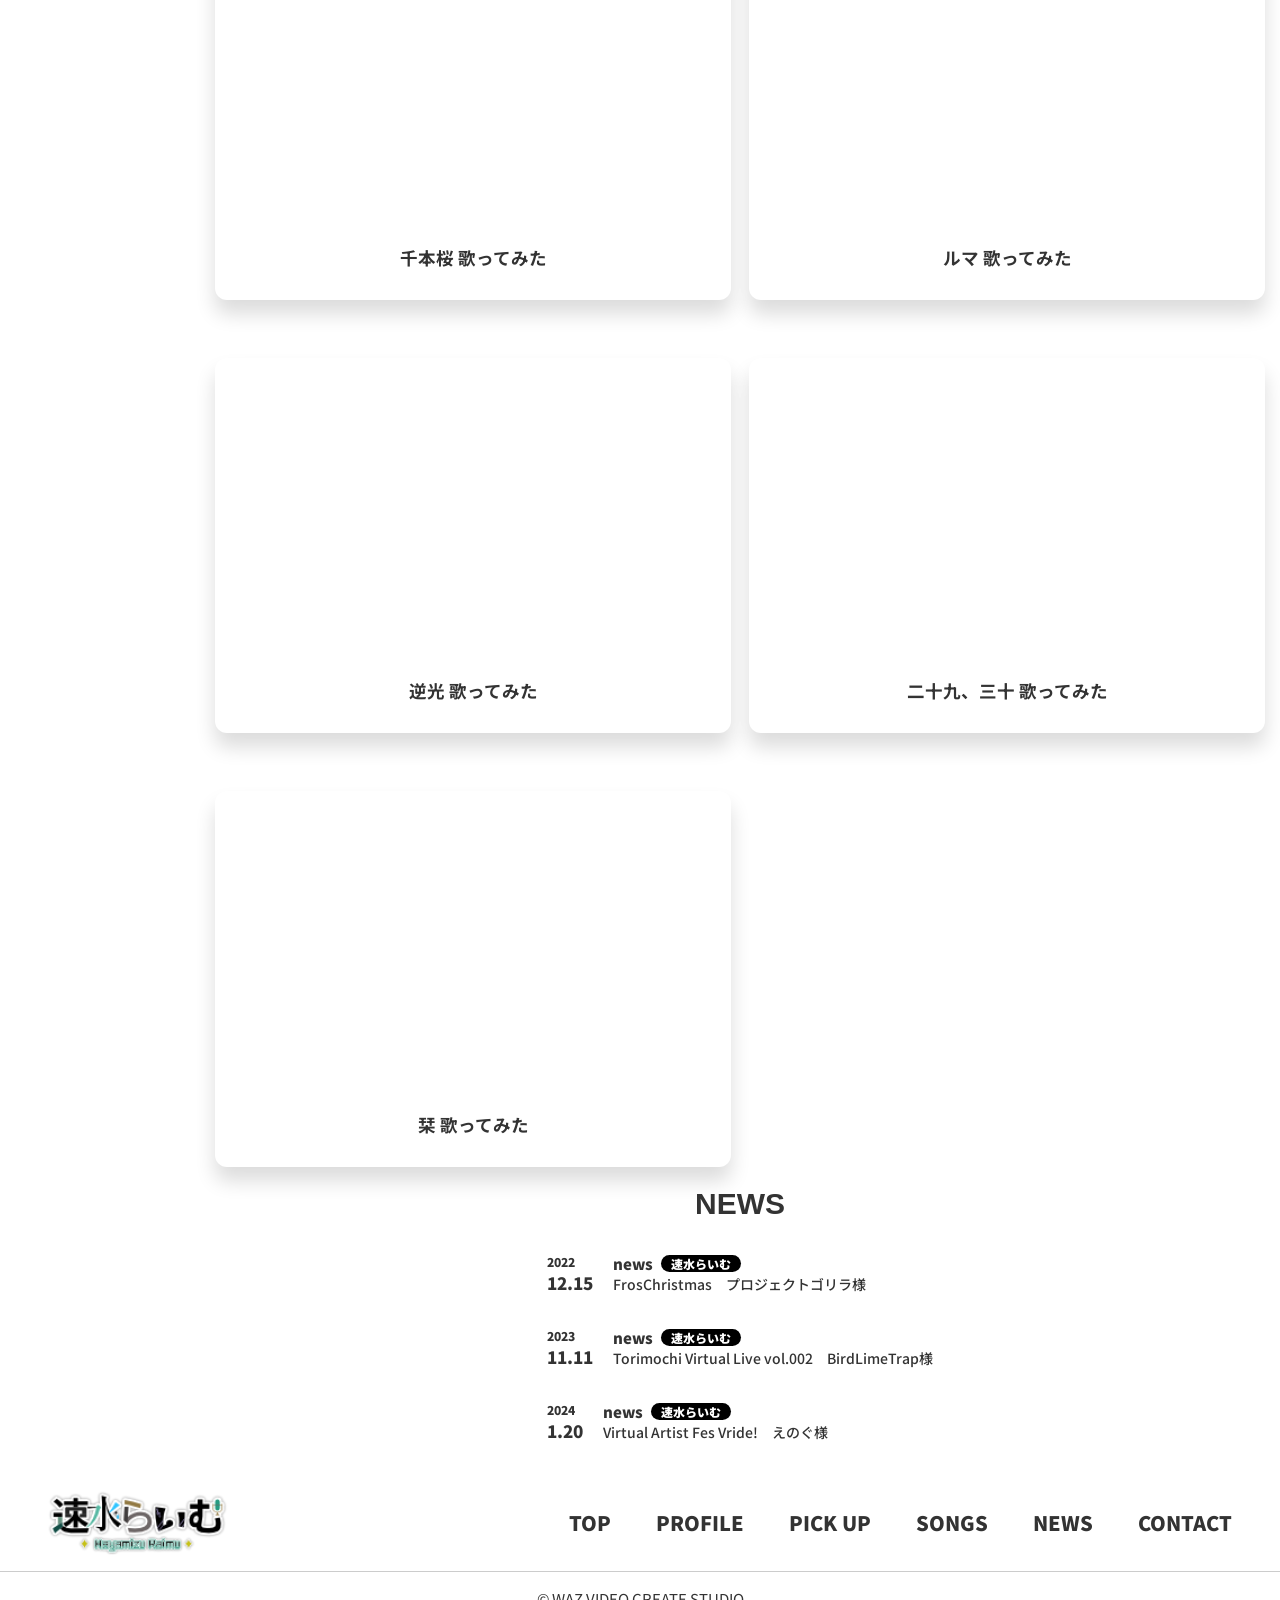
==== commit a7c317e5: "不要なpタグを削除" ====
--- a/index.html
+++ b/index.html
@@ -94,9 +94,6 @@
                 <div class="pick-txt-block">
                     <p class="pick-para">
                         過去の歌ってみたを纏めています。初見さんはこちらから。
-                    </p>
-                    <p class="pick-para">
-                        初見さんはこちらから。
                     </p>
                 </div>
                 <div class="arc-grid">
--- a/assets/css/style.css
+++ b/assets/css/style.css
@@ -62,6 +62,11 @@
     flex-direction: column;
     margin-top: 80px;
     min-height: 100vh;
+
+    @media (min-width:860px) {
+        display: grid;
+        grid-template-columns: 200px 2fr;
+    }
 }
 
 .content {
@@ -73,6 +78,11 @@
     margin: 0 auto;
     padding: 0 1em;
     align-items: stretch;
+
+    @media (min-width:860px) {
+        width: 100%;
+        padding: 0 1em;
+    }
 }
 
 .section-title {
@@ -80,6 +90,11 @@
     font-size: 30px;
     font-weight: 900;
     margin: 0 auto;
+
+    @media (min-width:860px) {
+        text-align: center;
+        margin: 0 auto 2rem;
+    }
 }
 
 .section-title-pad {
@@ -91,20 +106,6 @@
     font-size: 30px;
 }
 
-@media screen and (min-width:820px) {
-
-    .container {
-        display: grid;
-        grid-template-columns: 200px 2fr;
-    }
-
-    .content {
-        width: 100%;
-        padding: 0 1em;
-    }
-
-}
-
 /* --------------
 
     PROFILE
@@ -117,6 +118,13 @@
     text-align: left;
     margin: 0 auto;
     width: 100%;
+
+    @media (min-width:860px) {
+        text-align: center;
+        margin: 0 auto;
+        padding: 0 1rem;
+        width: fit-content;
+    }
 }
 
 .section-title {
@@ -141,18 +149,40 @@
     width: 250px;
     height: auto;
     margin: 0 auto;
+
+    @media (min-width:860px) {
+        display: block;
+        width: 100%;
+        width: 250px;
+        height: auto;
+        margin: 0 auto;
+    }
 }
 
 .pr-caption {
     text-align: left;
     width: 100%;
     max-width: fit-content;
+
+    @media (min-width:860px) {
+        margin-left: 1.25rem;
+    }
 }
 
 .name-block {
     text-align: left;
     margin: 1.25rem auto;
     width: fit-content;
+
+    @media (max-width:350px) {
+        margin: 2rem auto;
+    }
+
+    @media (min-width:860px) {
+        text-align: left;
+        margin: 0 0 1.25rem;
+        width: fit-content;
+    }
 }
 
 .pr-name {
@@ -166,6 +196,17 @@
     gap: 1rem;
     width: fit-content;
     align-items: center;
+
+    @media (max-width:350px) {
+        display: block;
+    }
+
+    @media (min-width:860px) {
+        display: flex;
+        gap: 1rem;
+        width: fit-content;
+        margin-top: 10px;
+    }
 }
 
 .parent-sub-name-block p {
@@ -176,28 +217,14 @@
     font-family: arial;
 }
 
-
-@media screen and (max-width:350px) {
-
-    .name-block {
-        margin: 2rem auto;
-    }
-
-    .parent-sub-name-block {
-        display: block;
-    }
-}
-
-.parent-sub-name-block p {
-    font-weight: 600;
-    width: fit-content;
-    white-space: nowrap;
-}
-
 .section-border {
     display: block;
     border-bottom: 2px solid #333;
     margin-bottom: 1.25rem;
+
+    @media (min-width:860px) {
+        width: 100%;
+    }
 }
 
 .catch {
@@ -229,7 +256,11 @@
     width: 80%;
     max-width: 700px;
     margin: 2rem auto 0;
-    padding: 0 2rem 0 ;
+    padding: 0 2rem 0;
+
+    @media (min-width:860px) {
+        margin: 2rem auto;
+    }
 }
 
 .link-btn {
@@ -410,83 +441,10 @@
     transform-origin: left;
 }
 
-@media screen and (min-width:800px) {
-
-    /* --------------
-
-        PROFILE
-
-    --------------- */
-
-    .pr-container {
-        display: flex;
-        flex-direction: column;
-        text-align: center;
-        margin: 0 auto;
-        padding: 0 1rem;
-        width: fit-content;
-    }
-
-    .section-title {
-        text-align: center;
-        margin: 0 auto 2rem;
-    }
-
-    .pr-caption {
-        margin-left: 1.25rem;
-    }
-
-    .name-block {
-        text-align: left;
-        margin: 0 0 1.25rem;
-        width: fit-content;
-    }
-
-    .character-img {
-        display: block;
-        width: 100%;
-        width: 250px;
-        height: auto;
-        margin: 0 auto;
-    }
-
-    .parent-sub-name-block {
-        display: flex;
-        gap: 1rem;
-        width: fit-content;
-        margin-top: 10px;
-    }
-
-    .pr-name {
-        text-align: left;
-        display: inline-block;
-    }
-
-    .section-border {
-        display: block;
-        border-bottom: 2px solid #333;
-        margin-bottom: 1.25rem;
-        width: 100%;
-    }
-
-    .pr-txt {
-        white-space: wrap;
-        font-size: 14px;
-        font-weight: 500;
-    }
-
-    .link-container {
-        margin: 2rem auto;
-    }
-
-    #detail {
+#detail {
+    @media (min-width:860px) {
         width: 90%;
     }
-
-    iframe {
-        border: none;
-    }
-
 }
 
 /* -----------------------
@@ -525,6 +483,10 @@
     gap: 1.2em;
     align-items: stretch;
     width: 100%;
+
+    @media (max-width:380px) {
+        grid-template-columns: 1fr;
+    }
 }
 
 .pick-txt-block,
@@ -567,15 +529,6 @@
 .work-title {
     margin: 10px auto;
     text-align: center;
-}
-
-@media screen and (max-width:380px) {
-    
-    .pick-grid,
-    .arc-grid {
-        grid-template-columns: 1fr;
-    }
-
 }
 
 /* ------------------
@@ -600,6 +553,10 @@
     margin: 0;
     padding-bottom: 2rem;
     text-align: left;
+
+    @media (min-width:860px) {
+        justify-content: start;
+    }
 }
 
 .news-flex:last-child {
@@ -659,20 +616,12 @@
 .news-txt {
     font-weight: 500;
     font-size: 14px;
+
+    @media (min-width:860px) {
+        font-family: 17px;
+    }
 }
 
 .time-small {
     display: none;
-}
-
-@media screen and (min-width:820px) {
-
-    .news-flex {
-        justify-content: start;
-    }
-
-    .news-txt {
-        font-size: 17px;
-    }
-
 }
